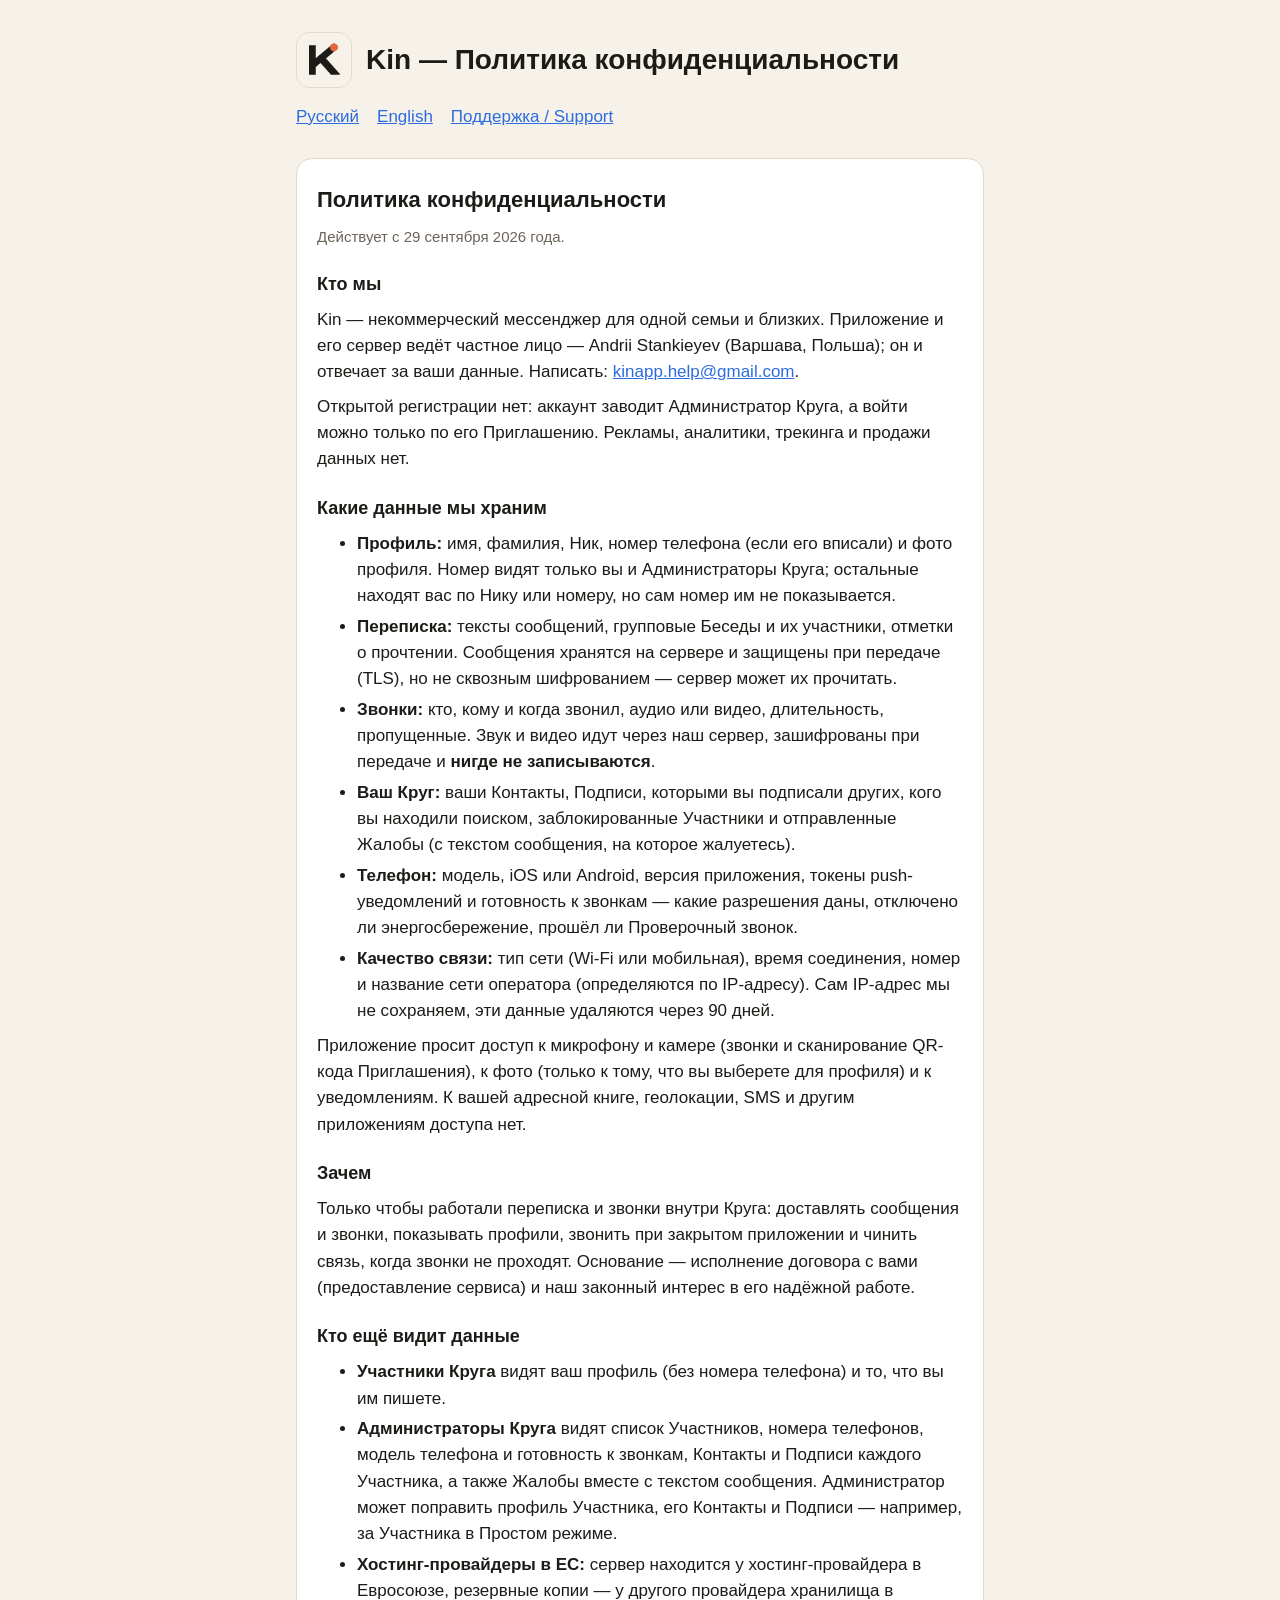
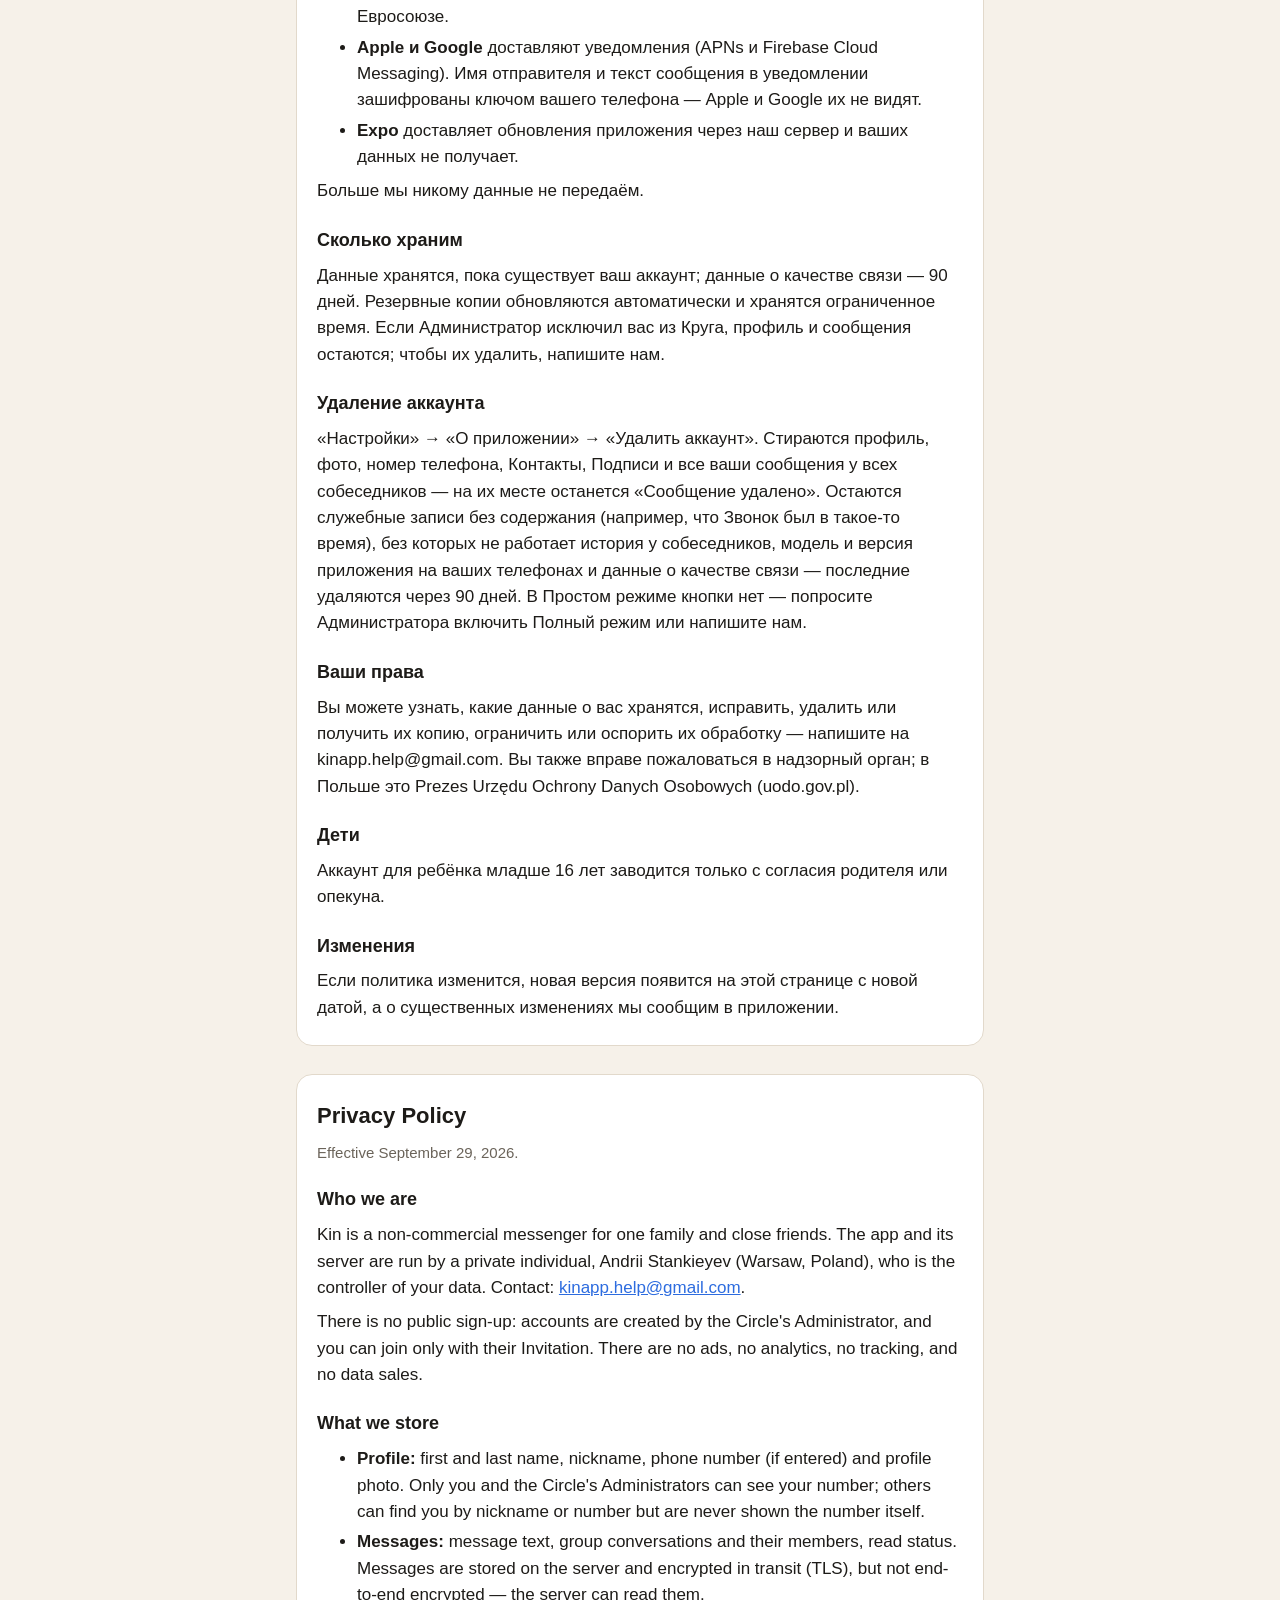
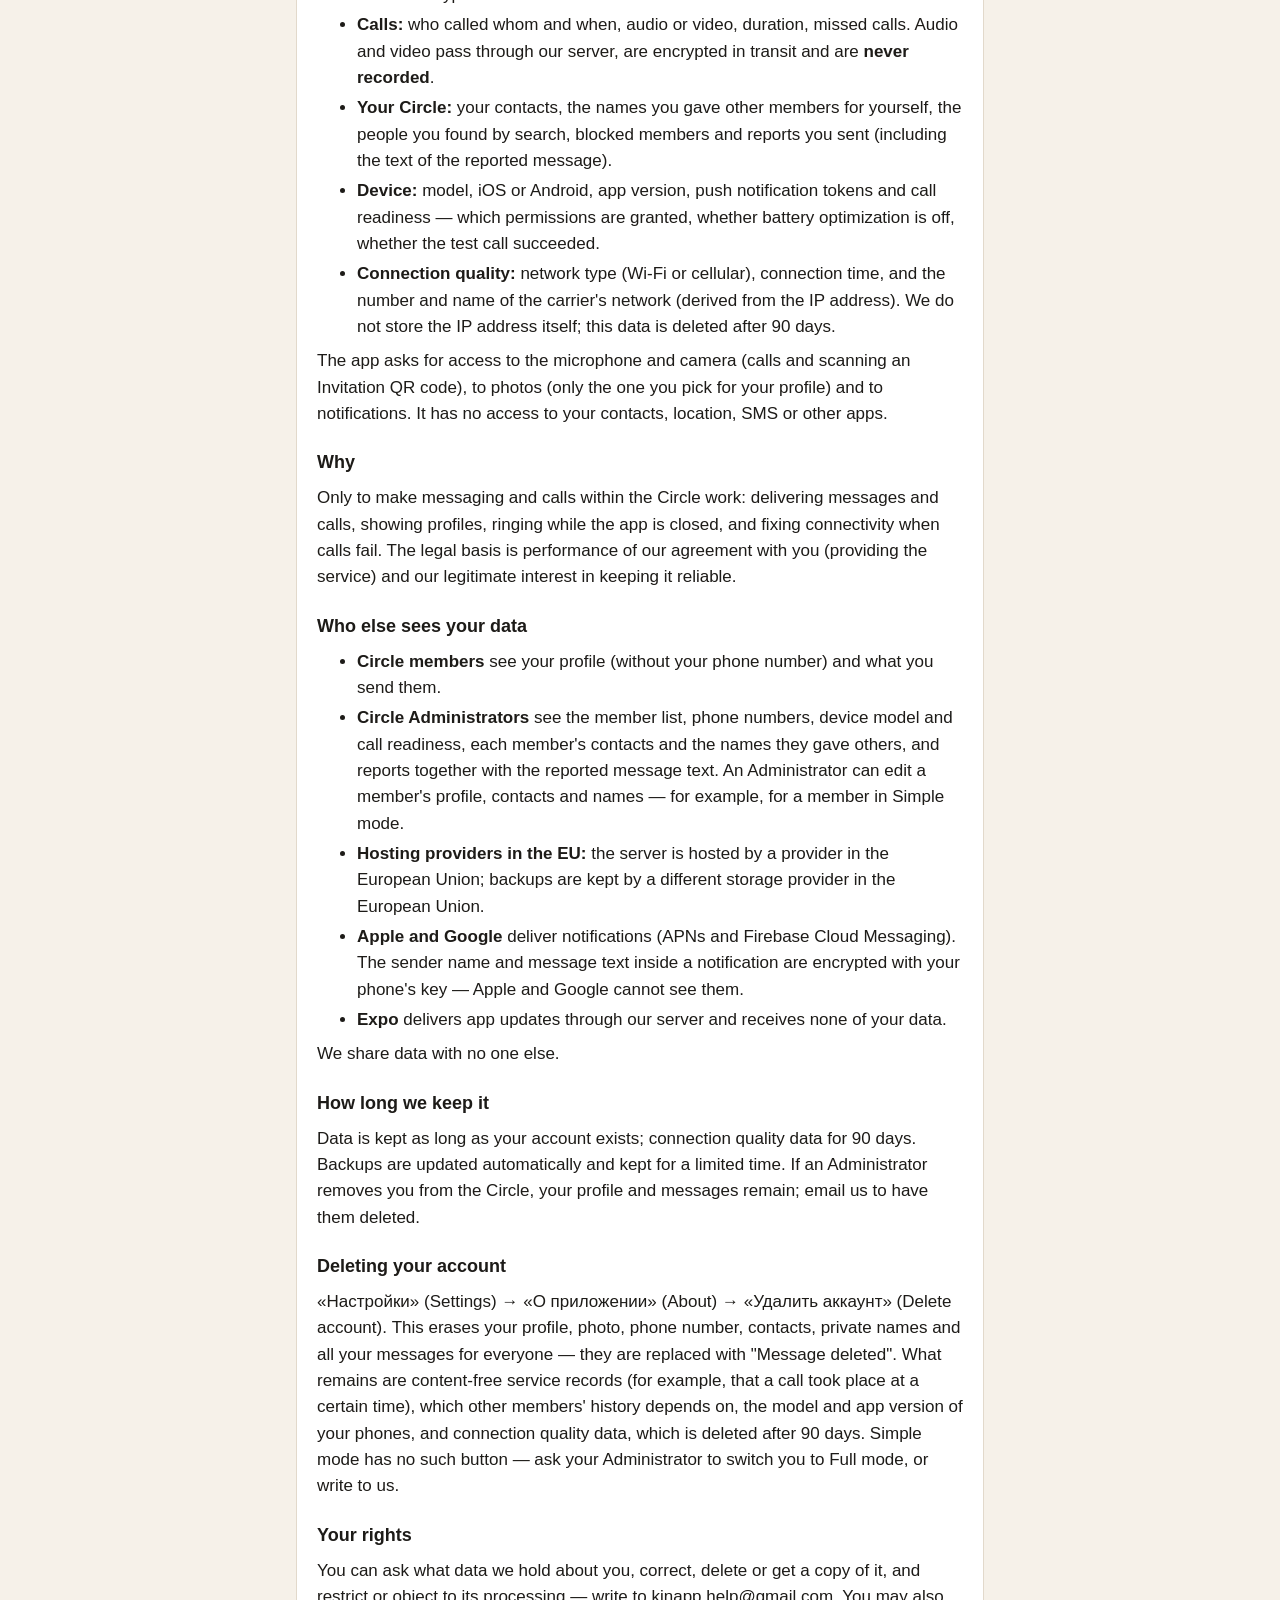
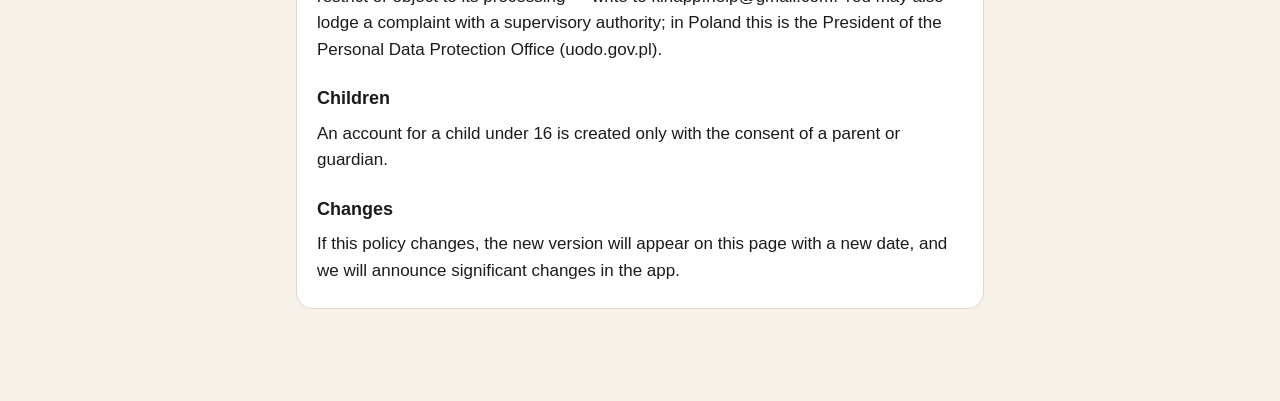
==== privacy.html @ d6e58851 "Обновление страниц Поддержки и Политики конфиденциальности" ====
<!doctype html>
<html lang="ru">
	<head>
		<meta charset="utf-8" />
		<meta name="viewport" content="width=device-width, initial-scale=1" />
		<meta name="robots" content="noindex" />
		<title>Kin — Политика конфиденциальности / Privacy Policy</title>
		<link rel="icon" href="icon.png" />
		<link rel="apple-touch-icon" href="icon.png" />
		<link rel="stylesheet" href="style.css" />
	</head>
	<body>
		<main>
			<header>
				<img src="icon.png" alt="" />
				<h1>Kin — Политика конфиденциальности</h1>
			</header>
			<nav>
				<a href="#ru">Русский</a>
				<a href="#en">English</a>
				<a href="index.html">Поддержка / Support</a>
			</nav>

			<section id="ru" lang="ru">
				<h2>Политика конфиденциальности</h2>
				<p class="muted">Действует с 29 сентября 2026 года.</p>

				<h3>Кто мы</h3>
				<p>
					Kin — некоммерческий мессенджер для одной семьи и близких. Приложение и его сервер ведёт частное лицо —
					Andrii Stankieyev (Варшава, Польша); он и отвечает за ваши данные. Написать: <a
						href="mailto:kinapp.help@gmail.com"
						>kinapp.help@gmail.com</a
					>.
				</p>
				<p>
					Открытой регистрации нет: аккаунт заводит Администратор Круга, а войти можно только по его Приглашению.
					Рекламы, аналитики, трекинга и продажи данных нет.
				</p>

				<h3>Какие данные мы храним</h3>
				<ul>
					<li>
						<b>Профиль:</b> имя, фамилия, Ник, номер телефона (если его вписали) и фото профиля. Номер видят только вы
						и Администраторы Круга; остальные находят вас по Нику или номеру, но сам номер им не показывается.
					</li>
					<li>
						<b>Переписка:</b> тексты сообщений, групповые Беседы и их участники, отметки о прочтении. Сообщения
						хранятся на сервере и защищены при передаче (TLS), но не сквозным шифрованием — сервер может их прочитать.
					</li>
					<li>
						<b>Звонки:</b> кто, кому и когда звонил, аудио или видео, длительность, пропущенные. Звук и видео идут
						через наш сервер, зашифрованы при передаче и <b>нигде не записываются</b>.
					</li>
					<li>
						<b>Ваш Круг:</b> ваши Контакты, Подписи, которыми вы подписали других, кого вы находили поиском,
						заблокированные Участники и отправленные Жалобы (с текстом сообщения, на которое жалуетесь).
					</li>
					<li>
						<b>Телефон:</b> модель, iOS или Android, версия приложения, токены push-уведомлений и готовность к
						звонкам — какие разрешения даны, отключено ли энергосбережение, прошёл ли Проверочный звонок.
					</li>
					<li>
						<b>Качество связи:</b> тип сети (Wi-Fi или мобильная), время соединения, номер и название сети оператора
						(определяются по IP-адресу). Сам IP-адрес мы не сохраняем, эти данные удаляются через 90 дней.
					</li>
				</ul>
				<p>
					Приложение просит доступ к микрофону и камере (звонки и сканирование QR-кода Приглашения), к фото (только к
					тому, что вы выберете для профиля) и к уведомлениям. К вашей адресной книге, геолокации, SMS и другим
					приложениям доступа нет.
				</p>

				<h3>Зачем</h3>
				<p>
					Только чтобы работали переписка и звонки внутри Круга: доставлять сообщения и звонки, показывать профили,
					звонить при закрытом приложении и чинить связь, когда звонки не проходят. Основание — исполнение договора с
					вами (предоставление сервиса) и наш законный интерес в его надёжной работе.
				</p>

				<h3>Кто ещё видит данные</h3>
				<ul>
					<li>
						<b>Участники Круга</b> видят ваш профиль (без номера телефона) и то, что вы им пишете.
					</li>
					<li>
						<b>Администраторы Круга</b> видят список Участников, номера телефонов, модель телефона и готовность к
						звонкам, Контакты и Подписи каждого Участника, а также Жалобы вместе с текстом сообщения. Администратор
						может поправить профиль Участника, его Контакты и Подписи — например, за Участника в Простом режиме.
					</li>
					<li>
						<b>Хостинг-провайдеры в ЕС:</b> сервер находится у хостинг-провайдера в Евросоюзе, резервные копии — у
						другого провайдера хранилища в Евросоюзе.
					</li>
					<li>
						<b>Apple и Google</b> доставляют уведомления (APNs и Firebase Cloud Messaging). Имя отправителя и текст
						сообщения в уведомлении зашифрованы ключом вашего телефона — Apple и Google их не видят.
					</li>
					<li>
						<b>Expo</b> доставляет обновления приложения через наш сервер и ваших данных не получает.
					</li>
				</ul>
				<p>Больше мы никому данные не передаём.</p>

				<h3>Сколько храним</h3>
				<p>
					Данные хранятся, пока существует ваш аккаунт; данные о качестве связи — 90 дней. Резервные копии
					обновляются автоматически и хранятся ограниченное время. Если Администратор исключил вас из Круга, профиль и
					сообщения остаются; чтобы их удалить, напишите нам.
				</p>

				<h3>Удаление аккаунта</h3>
				<p>
					«Настройки» → «О приложении» → «Удалить аккаунт». Стираются профиль, фото, номер телефона, Контакты, Подписи
					и все ваши сообщения у всех собеседников — на их месте останется «Сообщение удалено». Остаются
					служебные записи без содержания (например, что Звонок был в такое-то время), без которых не работает история у
					собеседников, модель и версия приложения на ваших телефонах и данные о качестве связи — последние удаляются
					через 90 дней. В Простом режиме кнопки нет — попросите Администратора включить Полный режим или напишите нам.
				</p>

				<h3>Ваши права</h3>
				<p>
					Вы можете узнать, какие данные о вас хранятся, исправить, удалить или получить их копию, ограничить или
					оспорить их обработку — напишите на kinapp.help@gmail.com. Вы также вправе пожаловаться в надзорный орган; в
					Польше это Prezes Urzędu Ochrony Danych Osobowych (uodo.gov.pl).
				</p>

				<h3>Дети</h3>
				<p>Аккаунт для ребёнка младше 16 лет заводится только с согласия родителя или опекуна.</p>

				<h3>Изменения</h3>
				<p>
					Если политика изменится, новая версия появится на этой странице с новой датой, а о существенных изменениях мы
					сообщим в приложении.
				</p>
			</section>

			<section id="en" lang="en">
				<h2>Privacy Policy</h2>
				<p class="muted">Effective September 29, 2026.</p>

				<h3>Who we are</h3>
				<p>
					Kin is a non-commercial messenger for one family and close friends. The app and its server are run by a
					private individual, Andrii Stankieyev (Warsaw, Poland), who is the controller of your data. Contact: <a
						href="mailto:kinapp.help@gmail.com"
						>kinapp.help@gmail.com</a
					>.
				</p>
				<p>
					There is no public sign-up: accounts are created by the Circle's Administrator, and you can join only with
					their Invitation. There are no ads, no analytics, no tracking, and no data sales.
				</p>

				<h3>What we store</h3>
				<ul>
					<li>
						<b>Profile:</b> first and last name, nickname, phone number (if entered) and profile photo. Only you and the
						Circle's Administrators can see your number; others can find you by nickname or number but are never shown
						the number itself.
					</li>
					<li>
						<b>Messages:</b> message text, group conversations and their members, read status. Messages are stored on
						the server and encrypted in transit (TLS), but not end-to-end encrypted — the server can read them.
					</li>
					<li>
						<b>Calls:</b> who called whom and when, audio or video, duration, missed calls. Audio and video pass through
						our server, are encrypted in transit and are <b>never recorded</b>.
					</li>
					<li>
						<b>Your Circle:</b> your contacts, the names you gave other members for yourself, the people you found by
						search, blocked members and reports you sent (including the text of the reported message).
					</li>
					<li>
						<b>Device:</b> model, iOS or Android, app version, push notification tokens and call readiness — which
						permissions are granted, whether battery optimization is off, whether the test call succeeded.
					</li>
					<li>
						<b>Connection quality:</b> network type (Wi-Fi or cellular), connection time, and the number and name of
						the carrier's network (derived from the IP address). We do not store the IP address itself; this data is
						deleted after 90 days.
					</li>
				</ul>
				<p>
					The app asks for access to the microphone and camera (calls and scanning an Invitation QR code), to photos
					(only the one you pick for your profile) and to notifications. It has no access to your contacts, location, SMS
					or other apps.
				</p>

				<h3>Why</h3>
				<p>
					Only to make messaging and calls within the Circle work: delivering messages and calls, showing profiles,
					ringing while the app is closed, and fixing connectivity when calls fail. The legal basis is performance of our
					agreement with you (providing the service) and our legitimate interest in keeping it reliable.
				</p>

				<h3>Who else sees your data</h3>
				<ul>
					<li><b>Circle members</b> see your profile (without your phone number) and what you send them.</li>
					<li>
						<b>Circle Administrators</b> see the member list, phone numbers, device model and call readiness, each
						member's contacts and the names they gave others, and reports together with the reported message text. An
						Administrator can edit a member's profile, contacts and names — for example, for a member in Simple mode.
					</li>
					<li>
						<b>Hosting providers in the EU:</b> the server is hosted by a provider in the European Union; backups are
						kept by a different storage provider in the European Union.
					</li>
					<li>
						<b>Apple and Google</b> deliver notifications (APNs and Firebase Cloud Messaging). The sender name and
						message text inside a notification are encrypted with your phone's key — Apple and Google cannot see them.
					</li>
					<li><b>Expo</b> delivers app updates through our server and receives none of your data.</li>
				</ul>
				<p>We share data with no one else.</p>

				<h3>How long we keep it</h3>
				<p>
					Data is kept as long as your account exists; connection quality data for 90 days. Backups are updated
					automatically and kept for a limited time. If an Administrator removes you from the Circle, your profile and
					messages remain; email us to have them deleted.
				</p>

				<h3>Deleting your account</h3>
				<p>
					«Настройки» (Settings) → «О приложении» (About) → «Удалить аккаунт» (Delete account). This erases your profile, photo, phone number, contacts, private names and
					all your messages for everyone — they are replaced with "Message deleted". What remains are content-free service
					records (for example, that a call took place at a certain time), which other members' history depends on, the
					model and app version of your phones, and connection quality data, which is deleted after 90 days. Simple mode
					has no such button — ask your Administrator to switch you to Full mode, or write to us.
				</p>

				<h3>Your rights</h3>
				<p>
					You can ask what data we hold about you, correct, delete or get a copy of it, and restrict or object to its
					processing — write to kinapp.help@gmail.com. You may also lodge a complaint with a supervisory authority; in Poland
					this is the President of the Personal Data Protection Office (uodo.gov.pl).
				</p>

				<h3>Children</h3>
				<p>An account for a child under 16 is created only with the consent of a parent or guardian.</p>

				<h3>Changes</h3>
				<p>
					If this policy changes, the new version will appear on this page with a new date, and we will announce
					significant changes in the app.
				</p>
			</section>
		</main>
	</body>
</html>
---- style.css ----
/* Та же тёплая палитра, что в приложении (apps/mobile/src/ui/theme.ts). */
:root {
	--background: #f6f1e9;
	--text: #1d1b18;
	--muted: #6b645a;
	--card: #ffffff;
	--line: #e2d9cb;
	--accent: #e0663a;
	--link: #2d6cdf;
	color-scheme: light dark;
}

@media (prefers-color-scheme: dark) {
	:root {
		--background: #111214;
		--text: #f2f2f2;
		--muted: #9a9a9f;
		--card: #1d1e21;
		--line: #2e2f33;
		--link: #4d8dff;
	}
}

* {
	box-sizing: border-box;
}

body {
	margin: 0;
	background: var(--background);
	color: var(--text);
	font: 17px/1.55 -apple-system, BlinkMacSystemFont, 'Segoe UI', Roboto, Helvetica, Arial, sans-serif;
}

main {
	max-width: 720px;
	margin: 0 auto;
	padding: 32px 16px 64px;
}

header {
	display: flex;
	align-items: center;
	gap: 14px;
	margin-bottom: 8px;
}

header img {
	flex: none;
	width: 56px;
	height: 56px;
	border-radius: 13px;
	border: 1px solid var(--line);
}

header h1 {
	min-width: 0;
	margin: 0;
	font-size: clamp(22px, 6vw, 28px);
	line-height: 1.2;
	overflow-wrap: anywhere;
}

nav {
	display: flex;
	flex-wrap: wrap;
	gap: 6px 18px;
	margin: 16px 0 28px;
	color: var(--muted);
}

a {
	color: var(--link);
}

section {
	background: var(--card);
	border: 1px solid var(--line);
	border-radius: 16px;
	padding: 4px clamp(14px, 4vw, 20px) 16px;
	margin-bottom: 28px;
}

h2 {
	font-size: 22px;
	margin: 20px 0 8px;
}

h3 {
	font-size: 18px;
	margin: 22px 0 6px;
}

p,
ul {
	margin: 8px 0;
}

li + li {
	margin-top: 4px;
}

.muted {
	color: var(--muted);
	font-size: 15px;
}

.mail {
	font-size: 19px;
	font-weight: 600;
	overflow-wrap: anywhere;
}
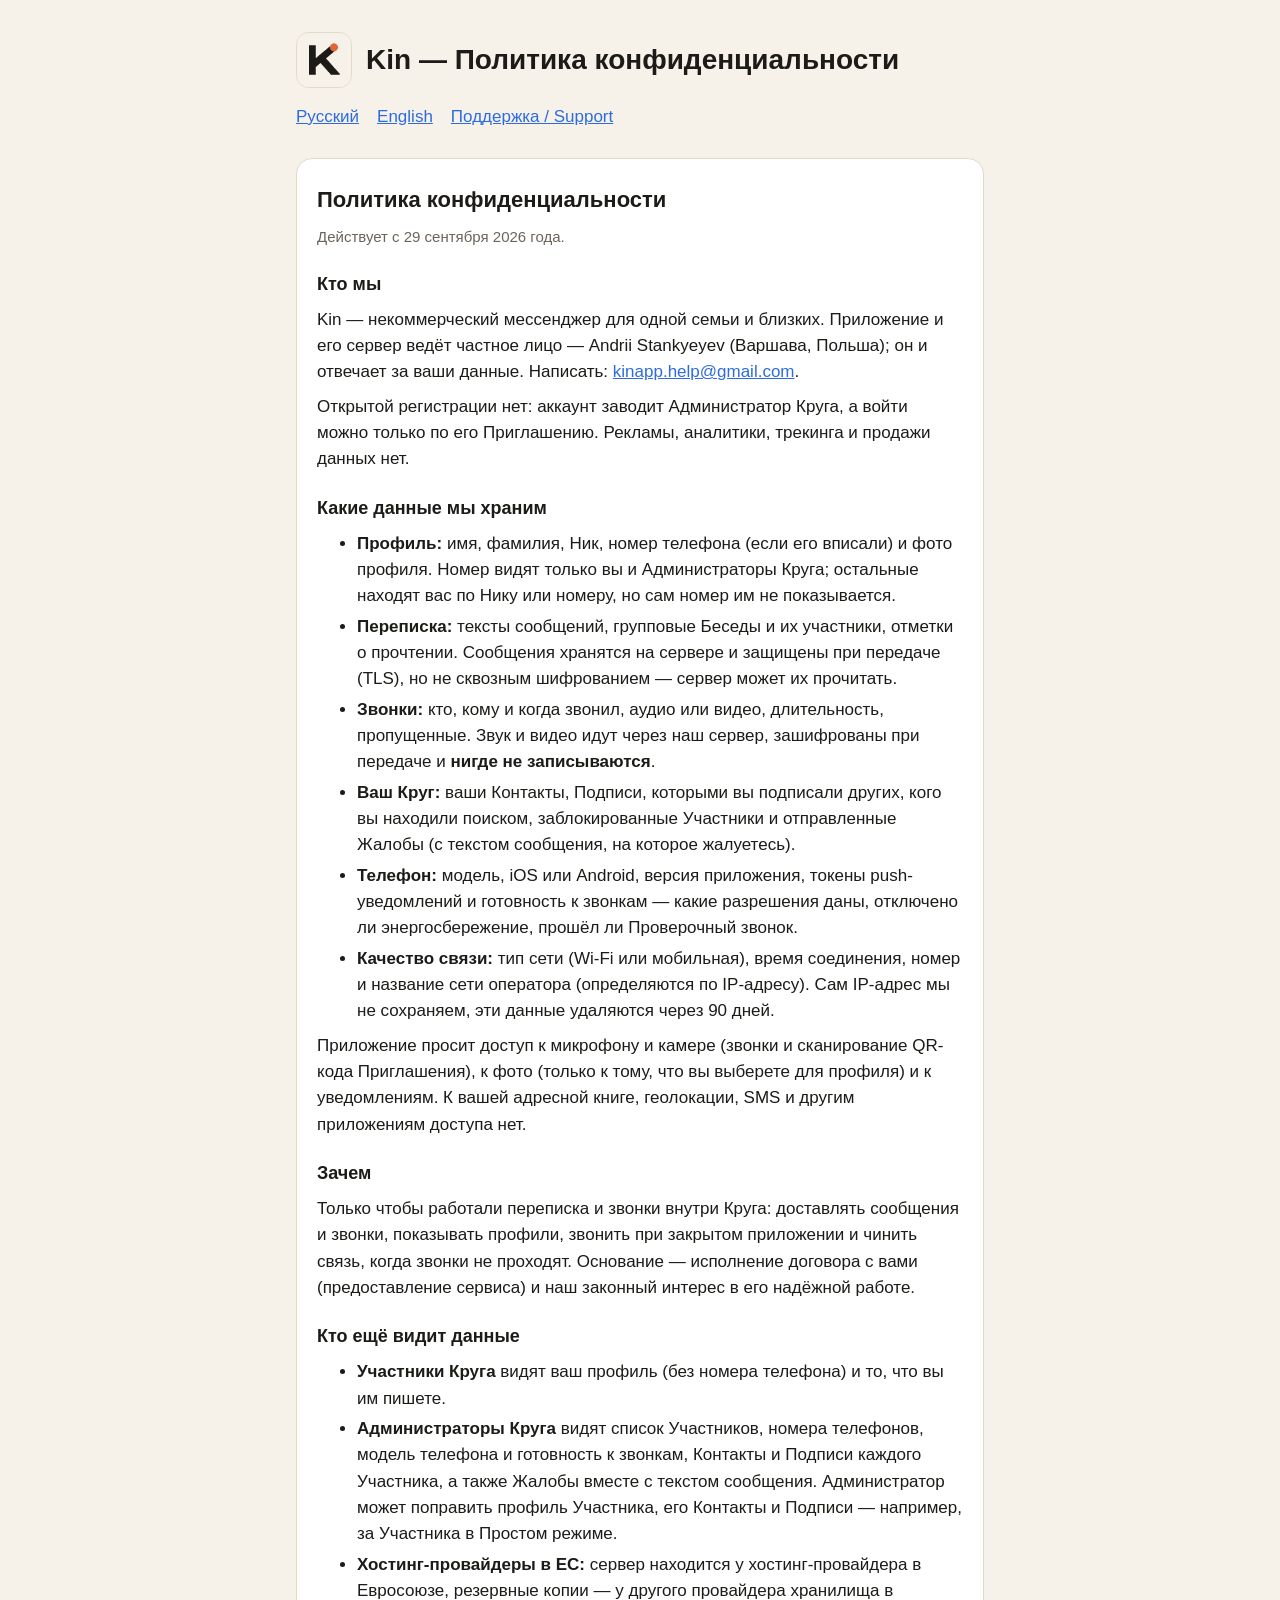
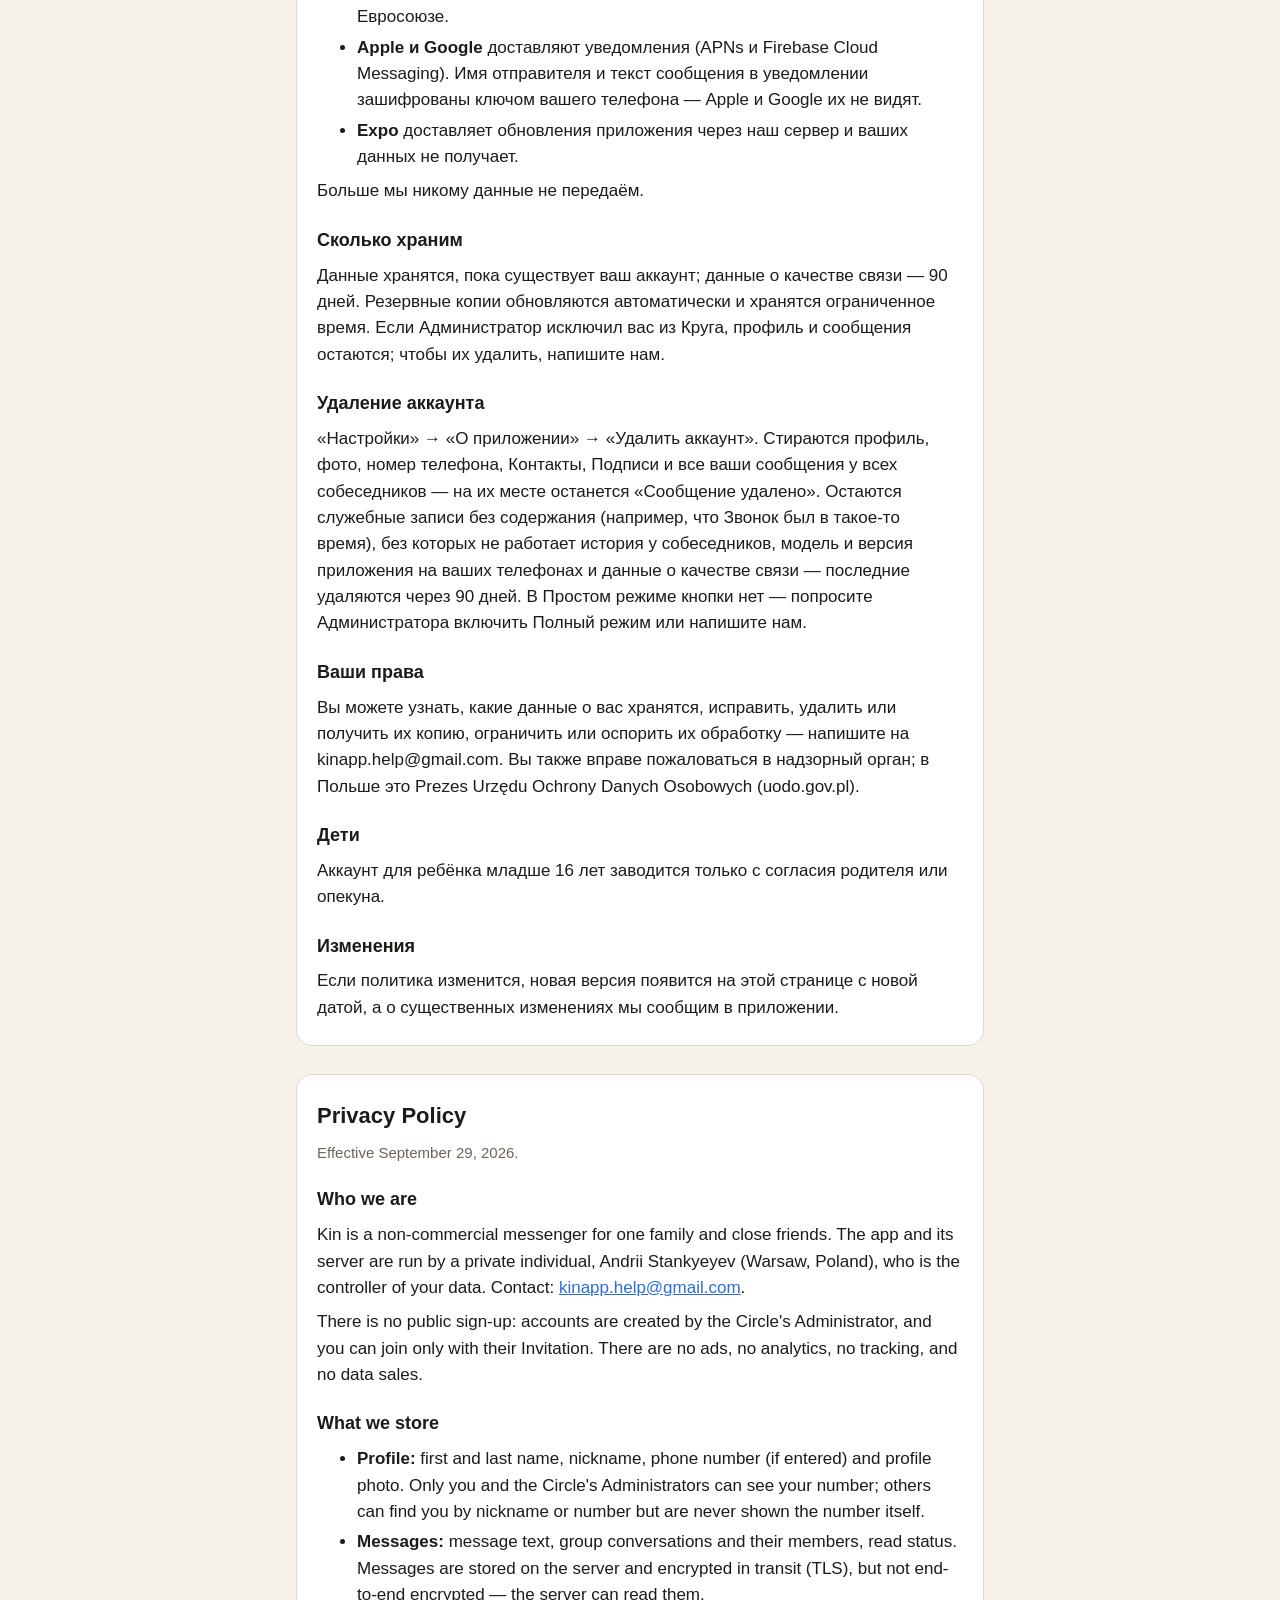
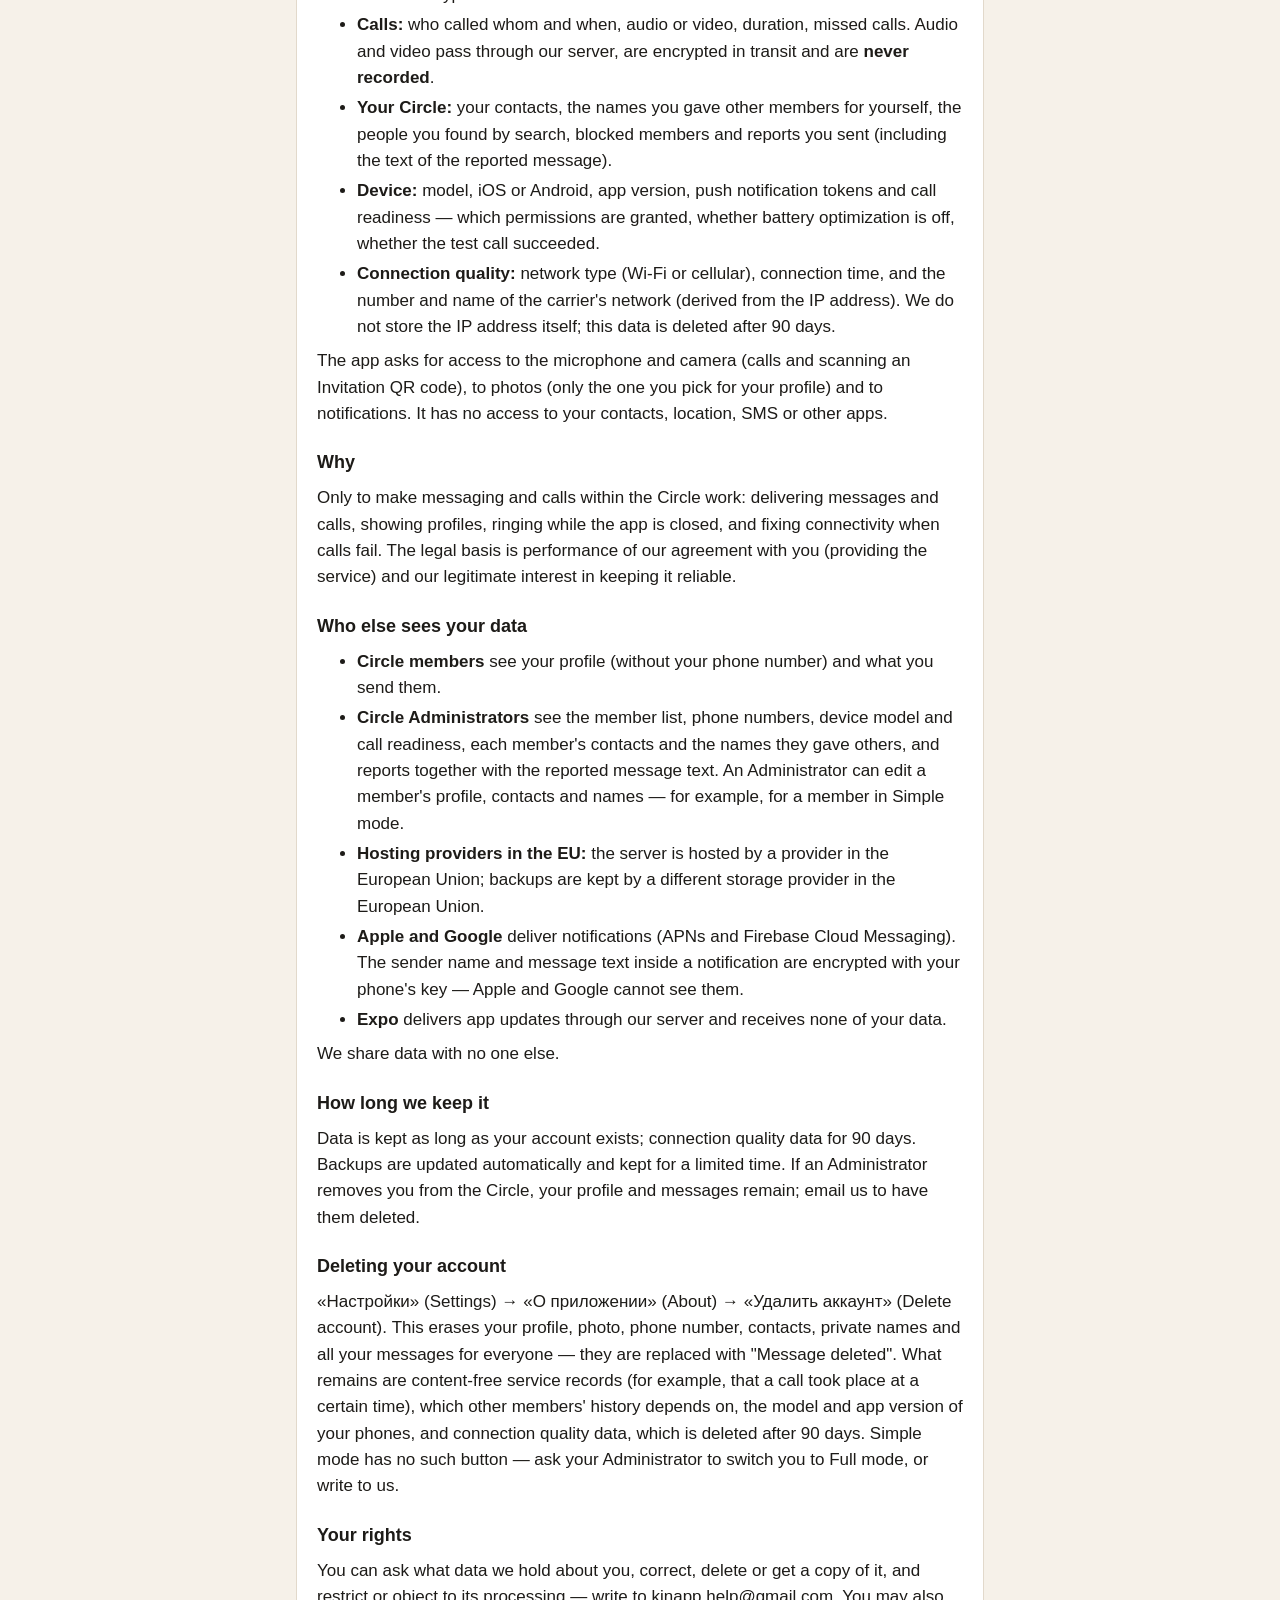
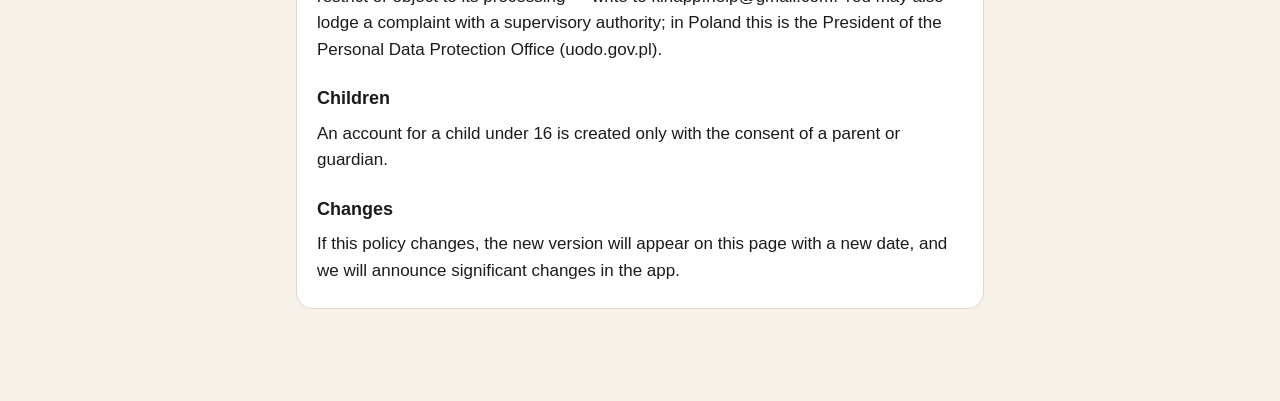
==== commit 292ee5c5: "Обновление страниц Поддержки и Политики конфиденциальности" ====
--- a/privacy.html
+++ b/privacy.html
@@ -28,7 +28,7 @@
 				<h3>Кто мы</h3>
 				<p>
 					Kin — некоммерческий мессенджер для одной семьи и близких. Приложение и его сервер ведёт частное лицо —
-					Andrii Stankieyev (Варшава, Польша); он и отвечает за ваши данные. Написать: <a
+					Andrii Stankyeyev (Варшава, Польша); он и отвечает за ваши данные. Написать: <a
 						href="mailto:kinapp.help@gmail.com"
 						>kinapp.help@gmail.com</a
 					>.
@@ -142,7 +142,7 @@
 				<h3>Who we are</h3>
 				<p>
 					Kin is a non-commercial messenger for one family and close friends. The app and its server are run by a
-					private individual, Andrii Stankieyev (Warsaw, Poland), who is the controller of your data. Contact: <a
+					private individual, Andrii Stankyeyev (Warsaw, Poland), who is the controller of your data. Contact: <a
 						href="mailto:kinapp.help@gmail.com"
 						>kinapp.help@gmail.com</a
 					>.
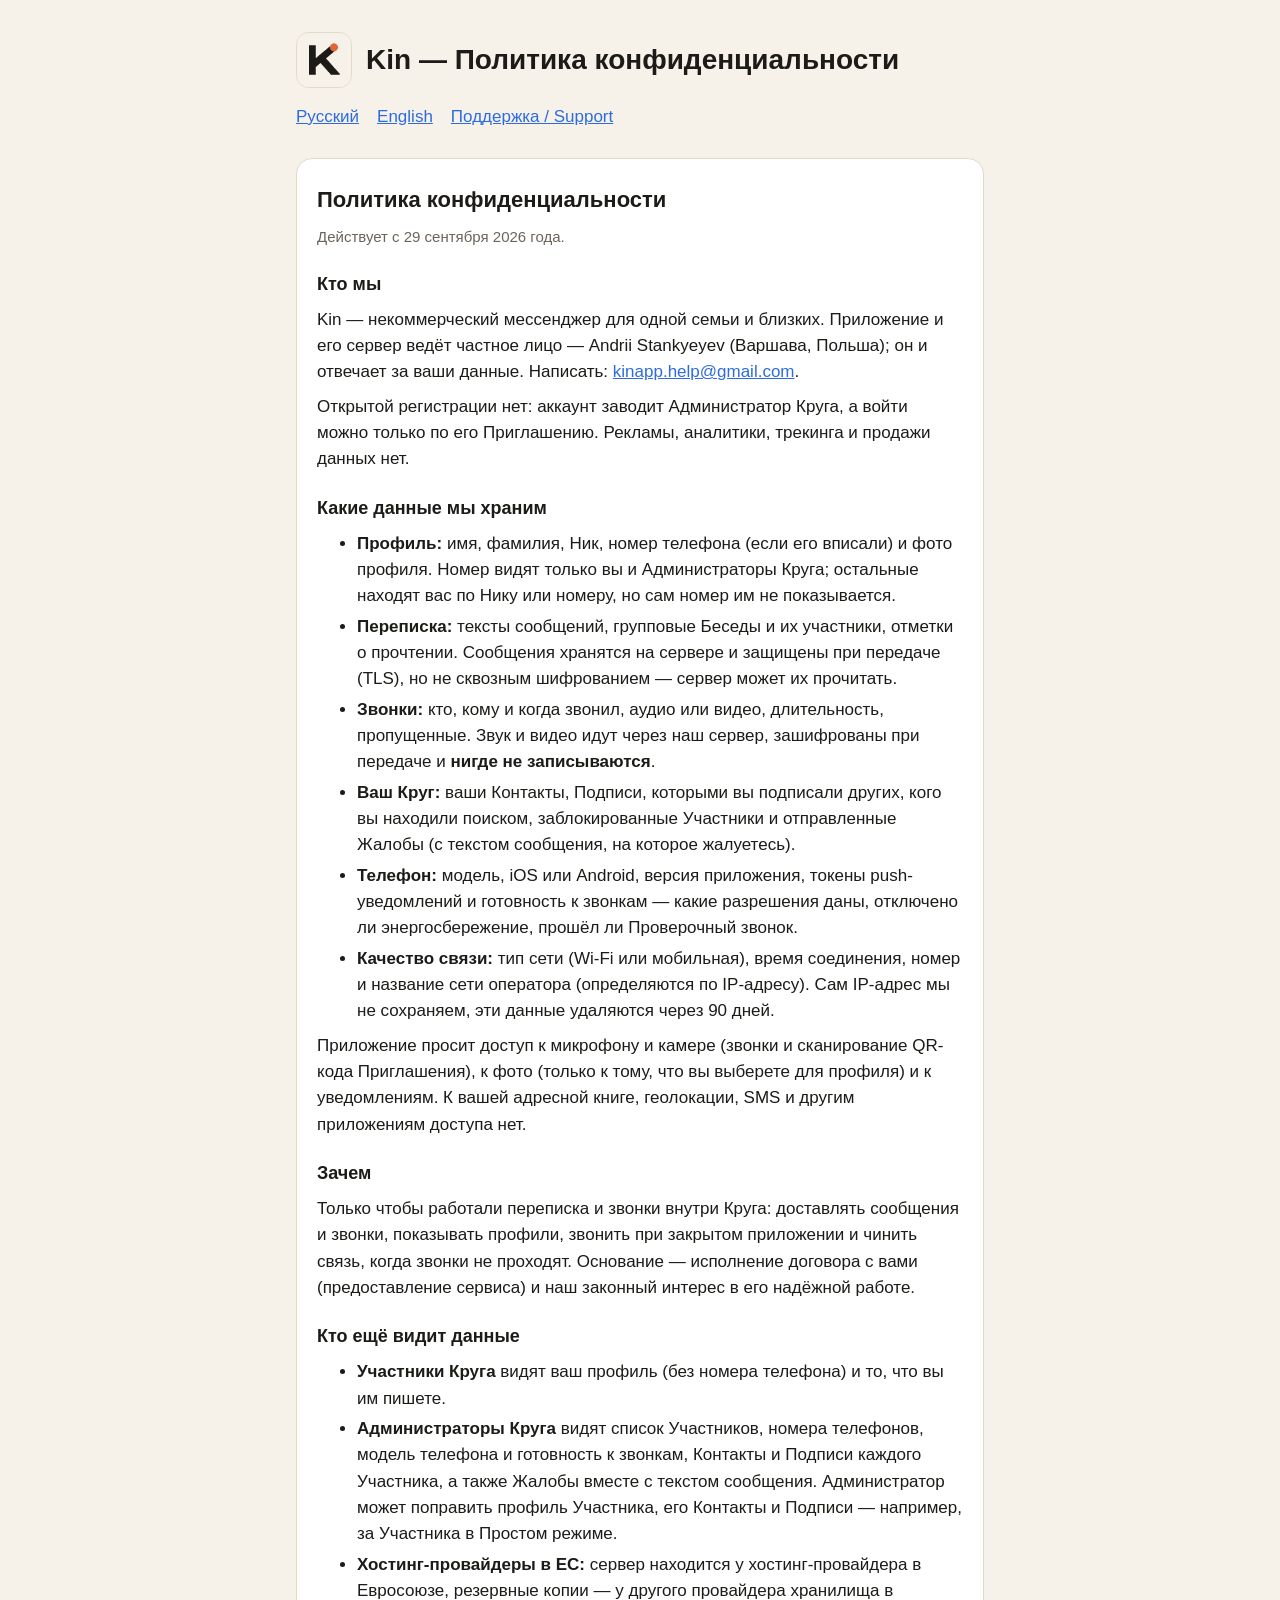
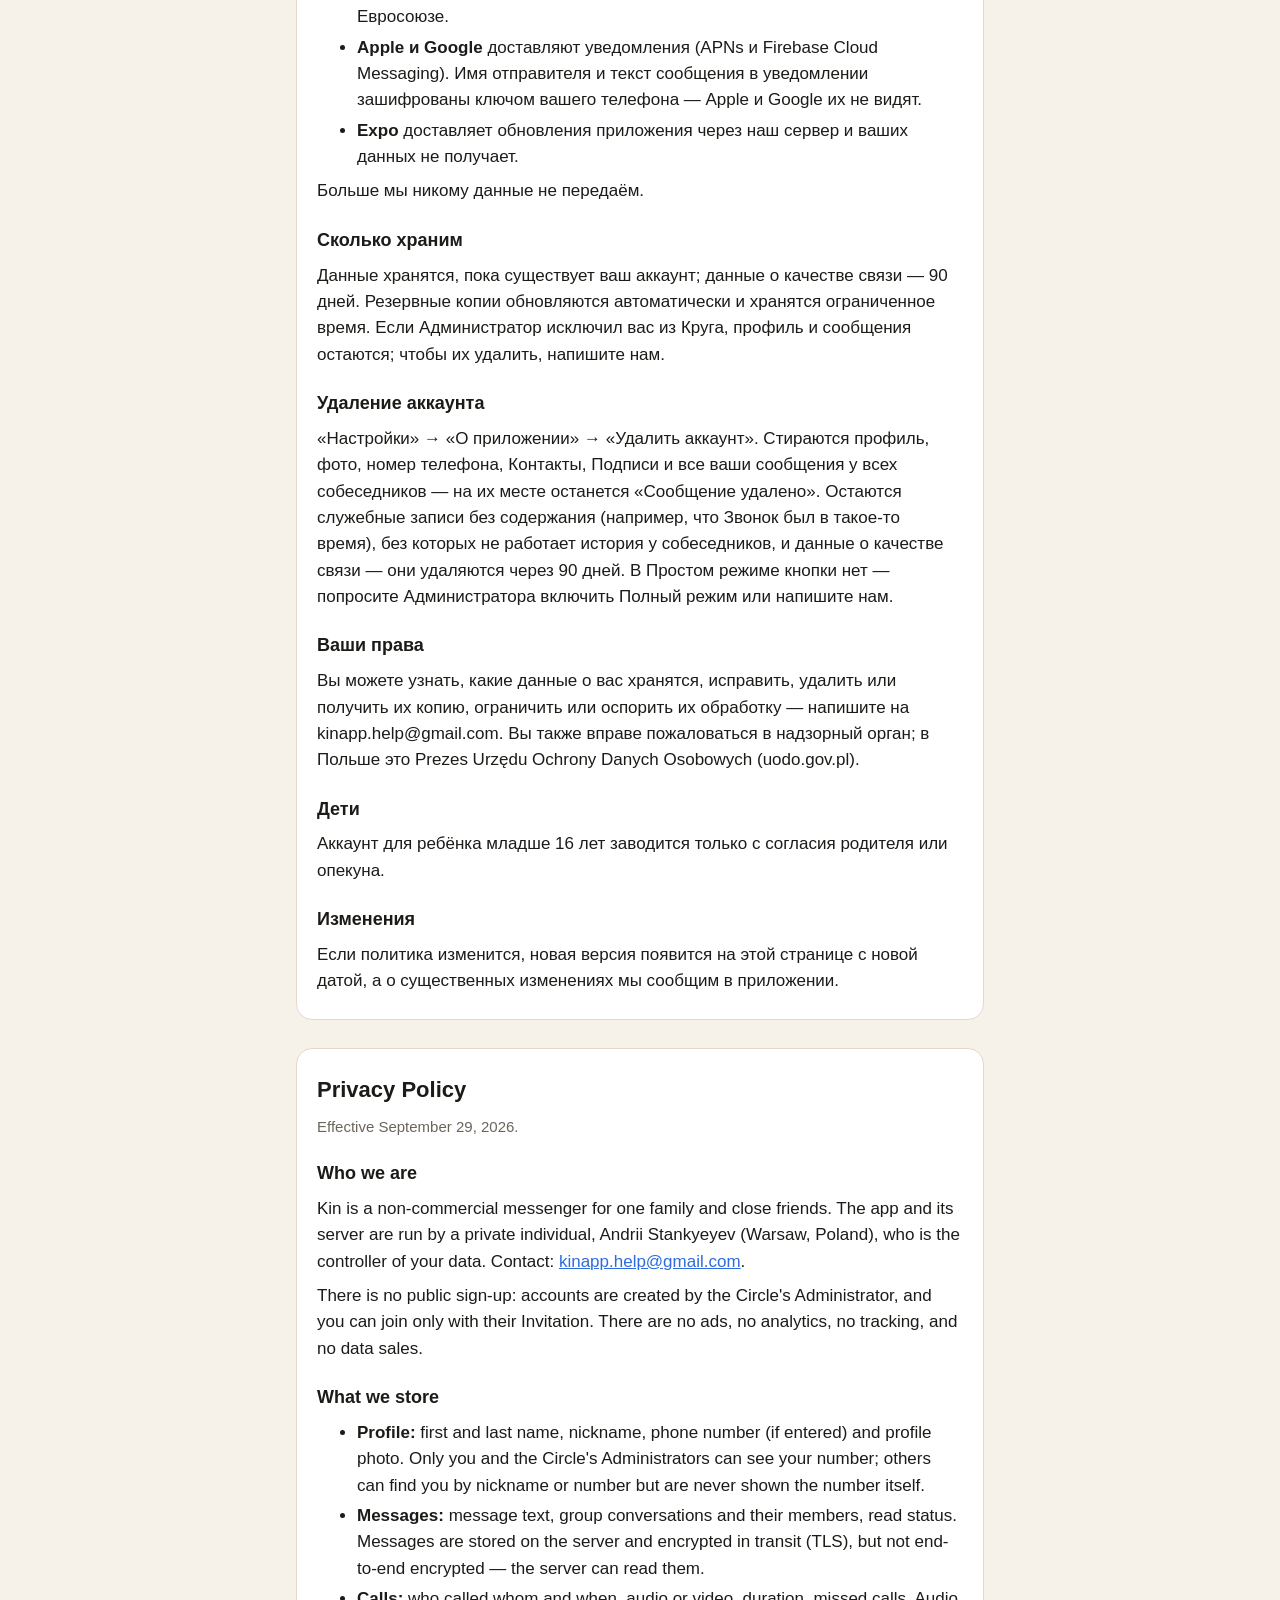
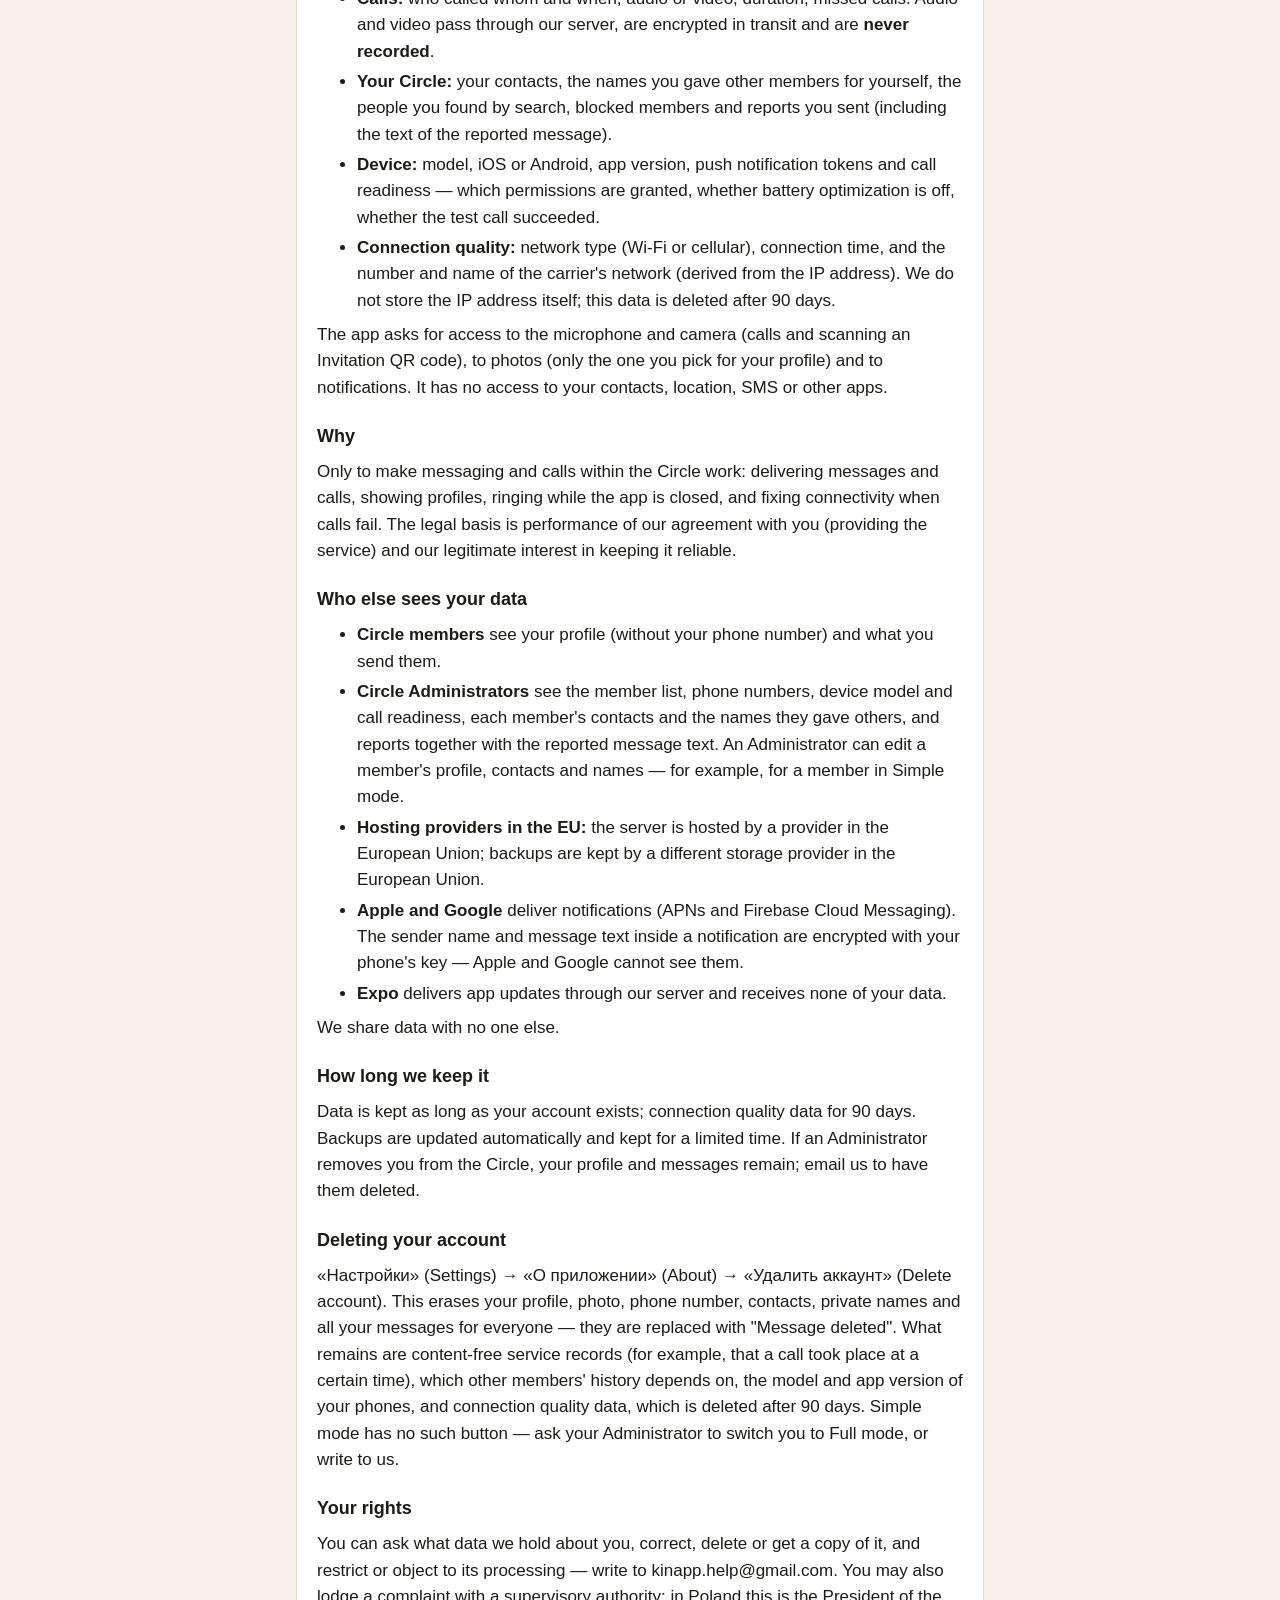
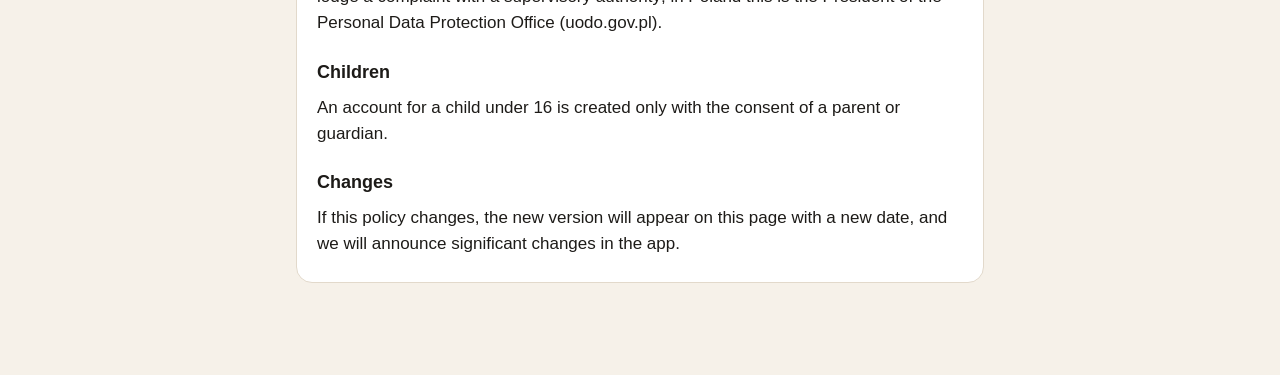
==== commit e05ea9b1: "Обновление страниц Поддержки и Политики конфиденциальности" ====
--- a/privacy.html
+++ b/privacy.html
@@ -109,13 +109,12 @@
 					сообщения остаются; чтобы их удалить, напишите нам.
 				</p>
 
-				<h3>Удаление аккаунта</h3>
+				<h3 id="delete-account">Удаление аккаунта</h3>
 				<p>
 					«Настройки» → «О приложении» → «Удалить аккаунт». Стираются профиль, фото, номер телефона, Контакты, Подписи
 					и все ваши сообщения у всех собеседников — на их месте останется «Сообщение удалено». Остаются
 					служебные записи без содержания (например, что Звонок был в такое-то время), без которых не работает история у
-					собеседников, модель и версия приложения на ваших телефонах и данные о качестве связи — последние удаляются
-					через 90 дней. В Простом режиме кнопки нет — попросите Администратора включить Полный режим или напишите нам.
+					собеседников, и данные о качестве связи — они удаляются через 90 дней. В Простом режиме кнопки нет — попросите Администратора включить Полный режим или напишите нам.
 				</p>
 
 				<h3>Ваши права</h3>
@@ -221,7 +220,7 @@
 					messages remain; email us to have them deleted.
 				</p>
 
-				<h3>Deleting your account</h3>
+				<h3 id="delete-account-en">Deleting your account</h3>
 				<p>
 					«Настройки» (Settings) → «О приложении» (About) → «Удалить аккаунт» (Delete account). This erases your profile, photo, phone number, contacts, private names and
 					all your messages for everyone — they are replaced with "Message deleted". What remains are content-free service
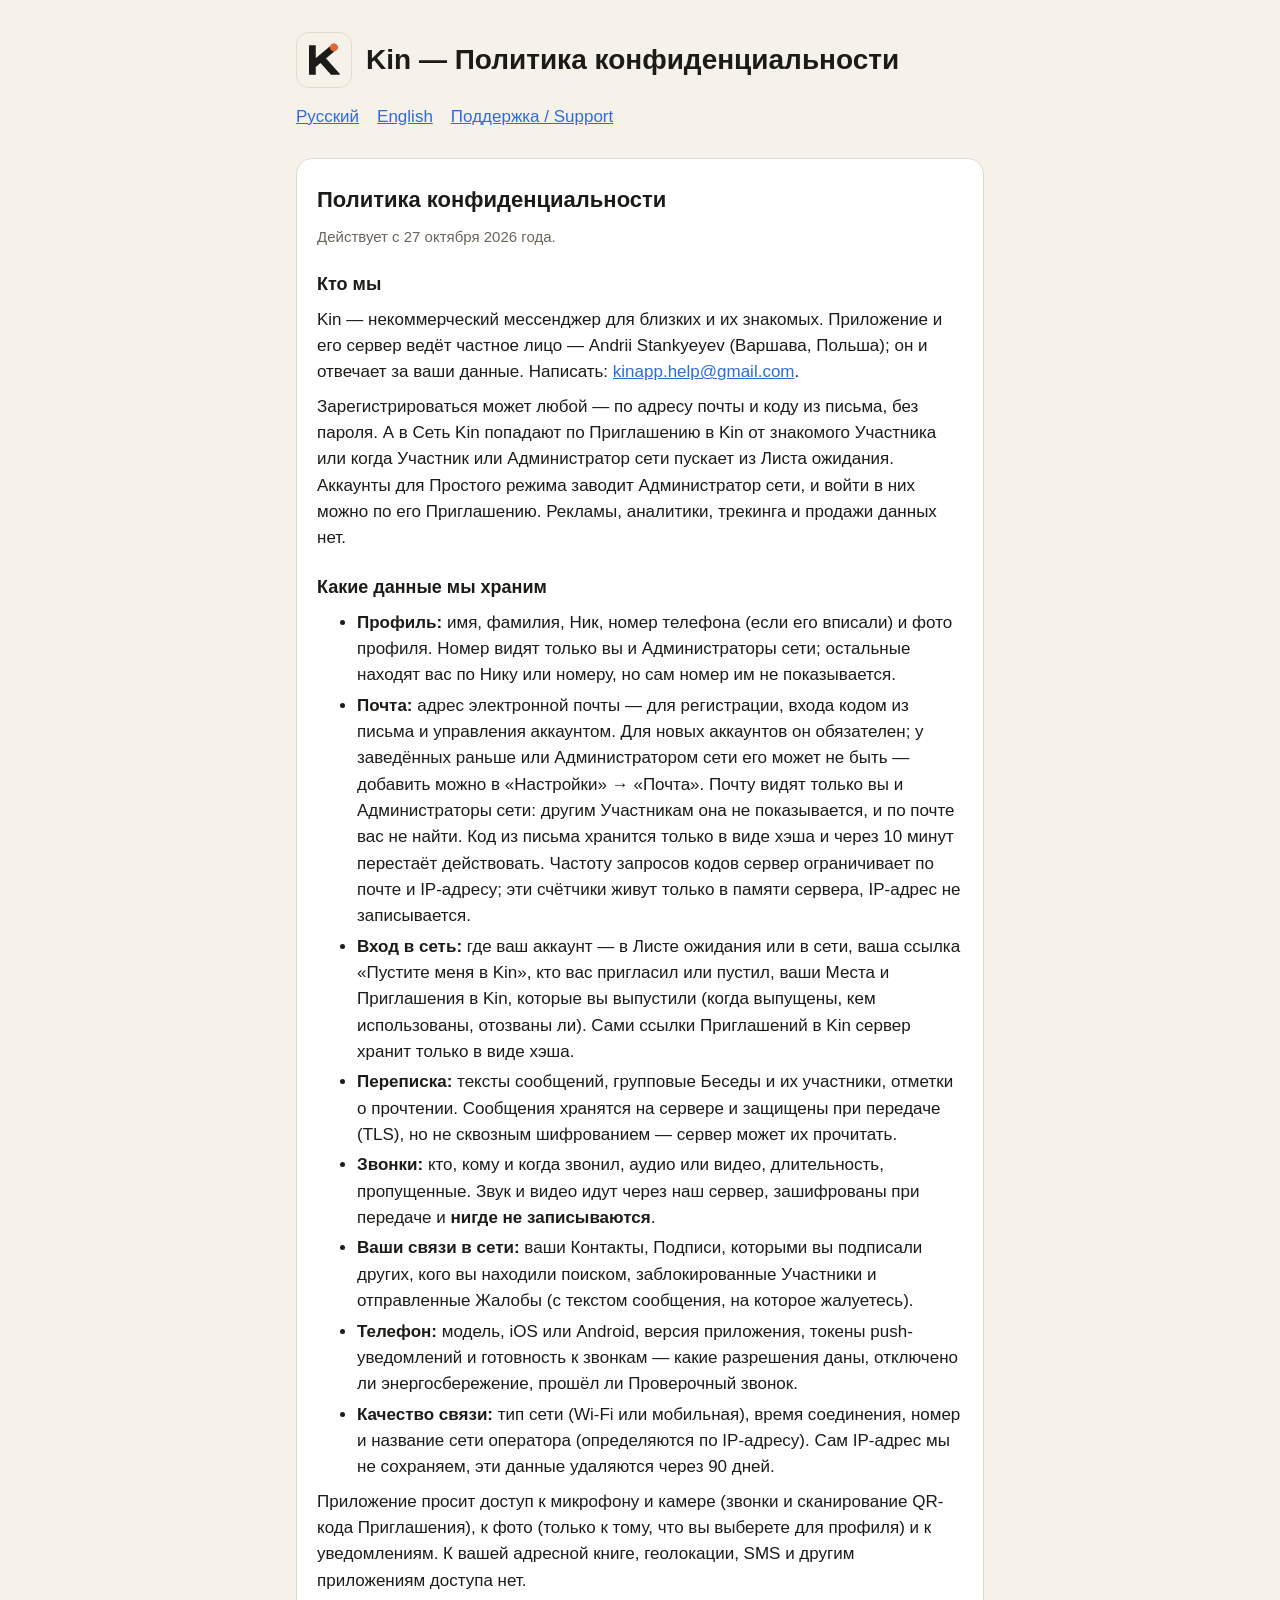
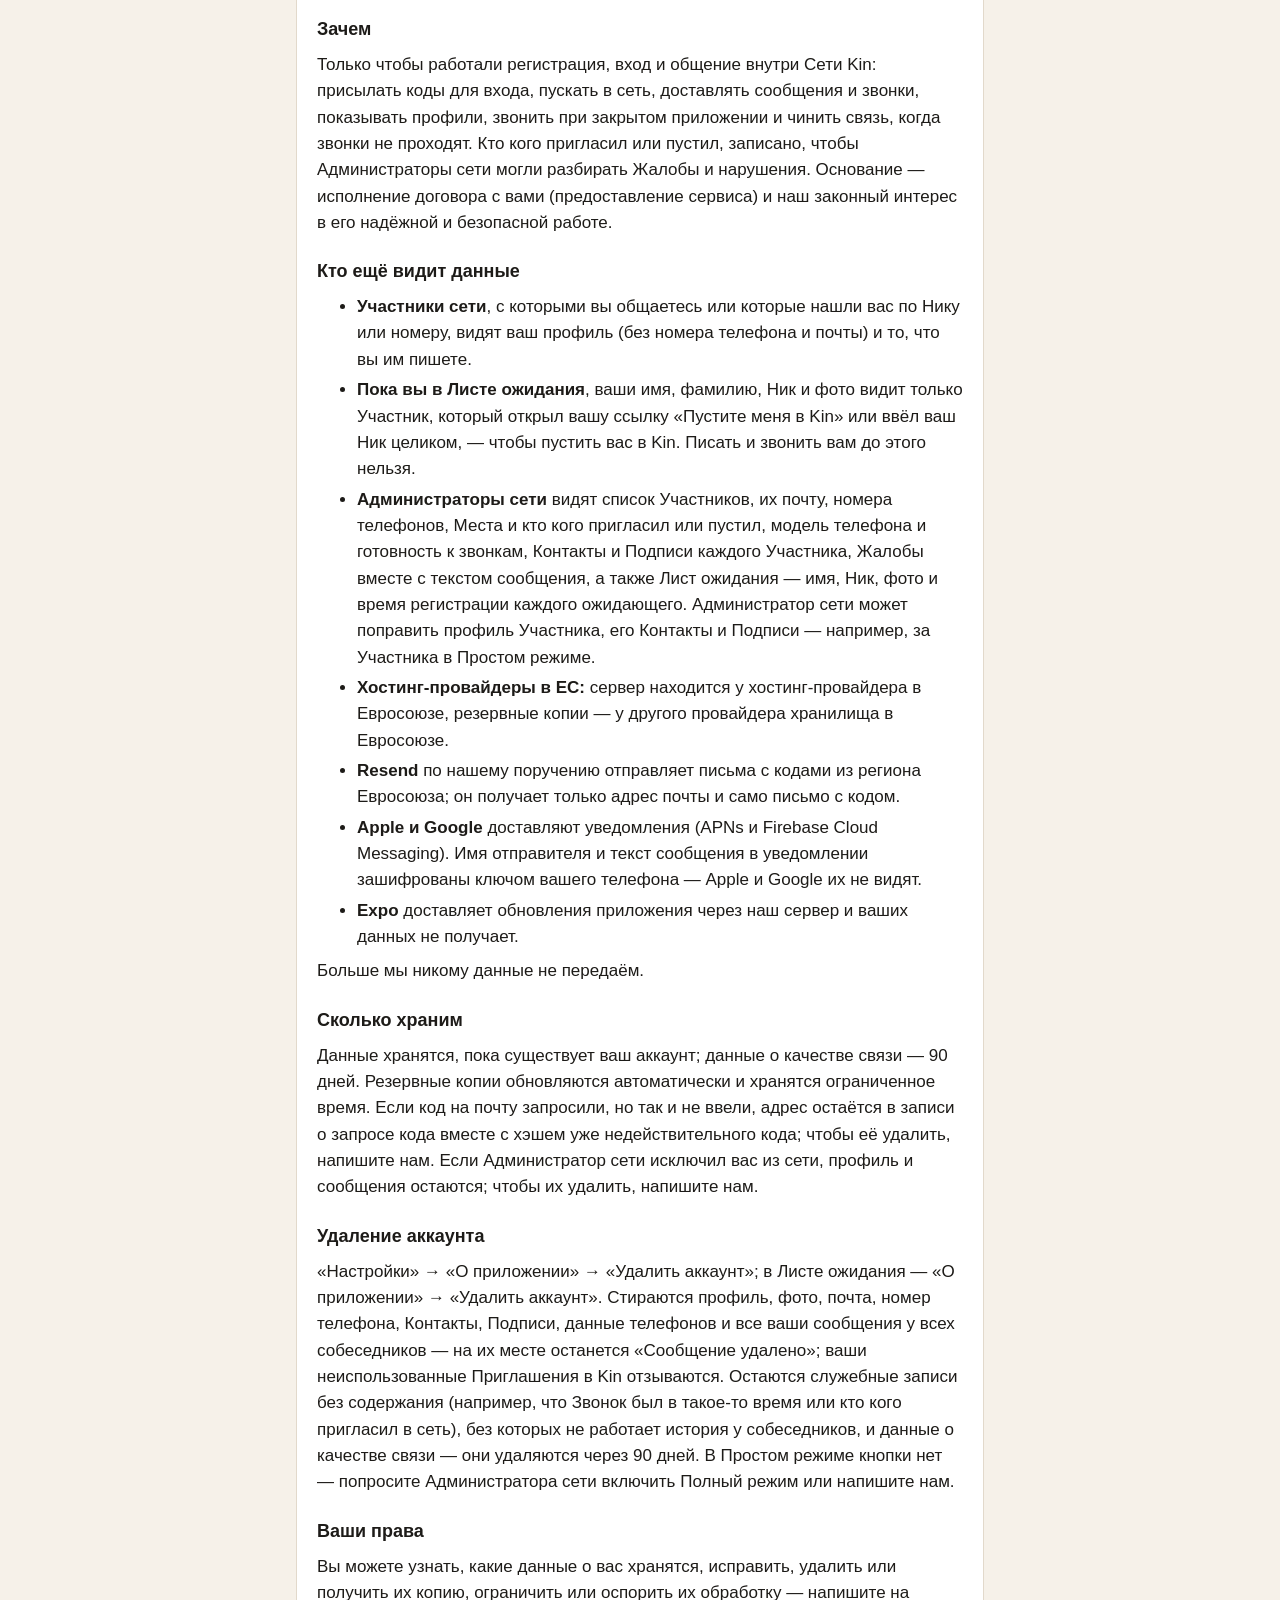
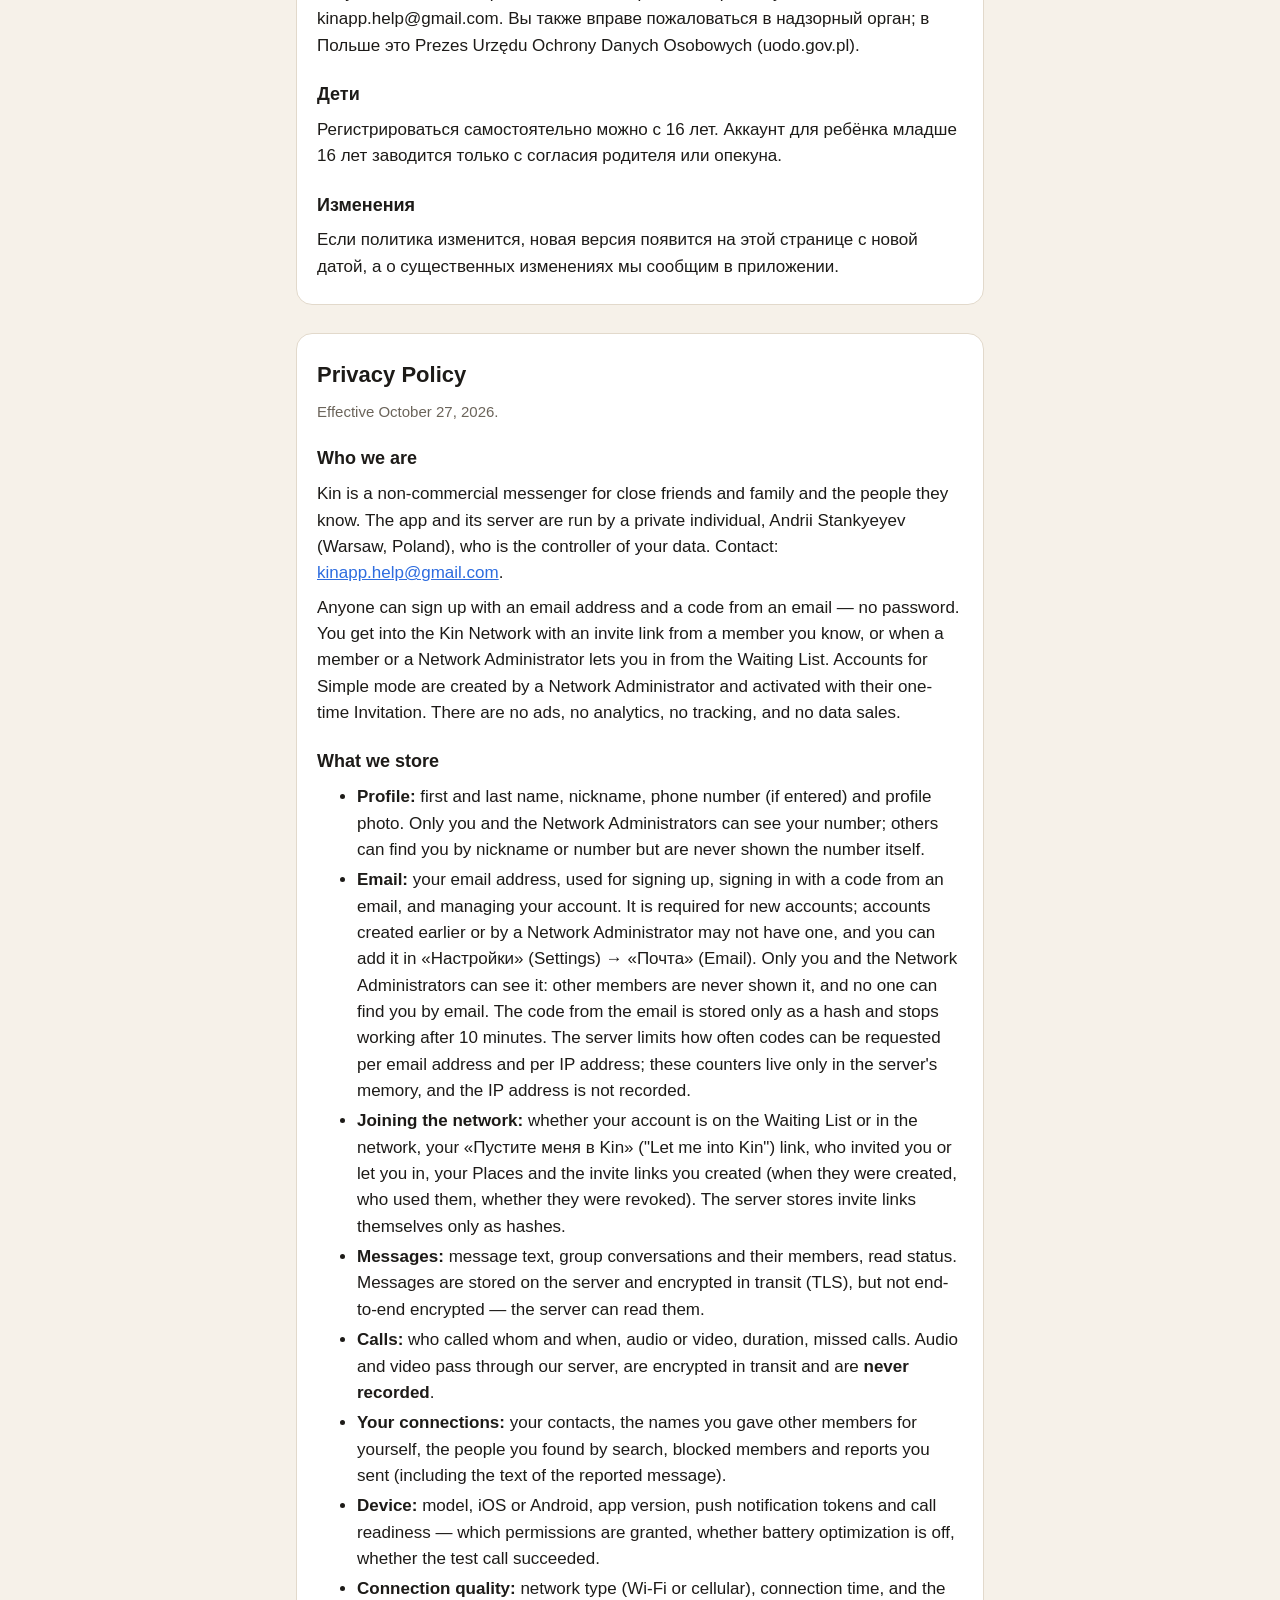
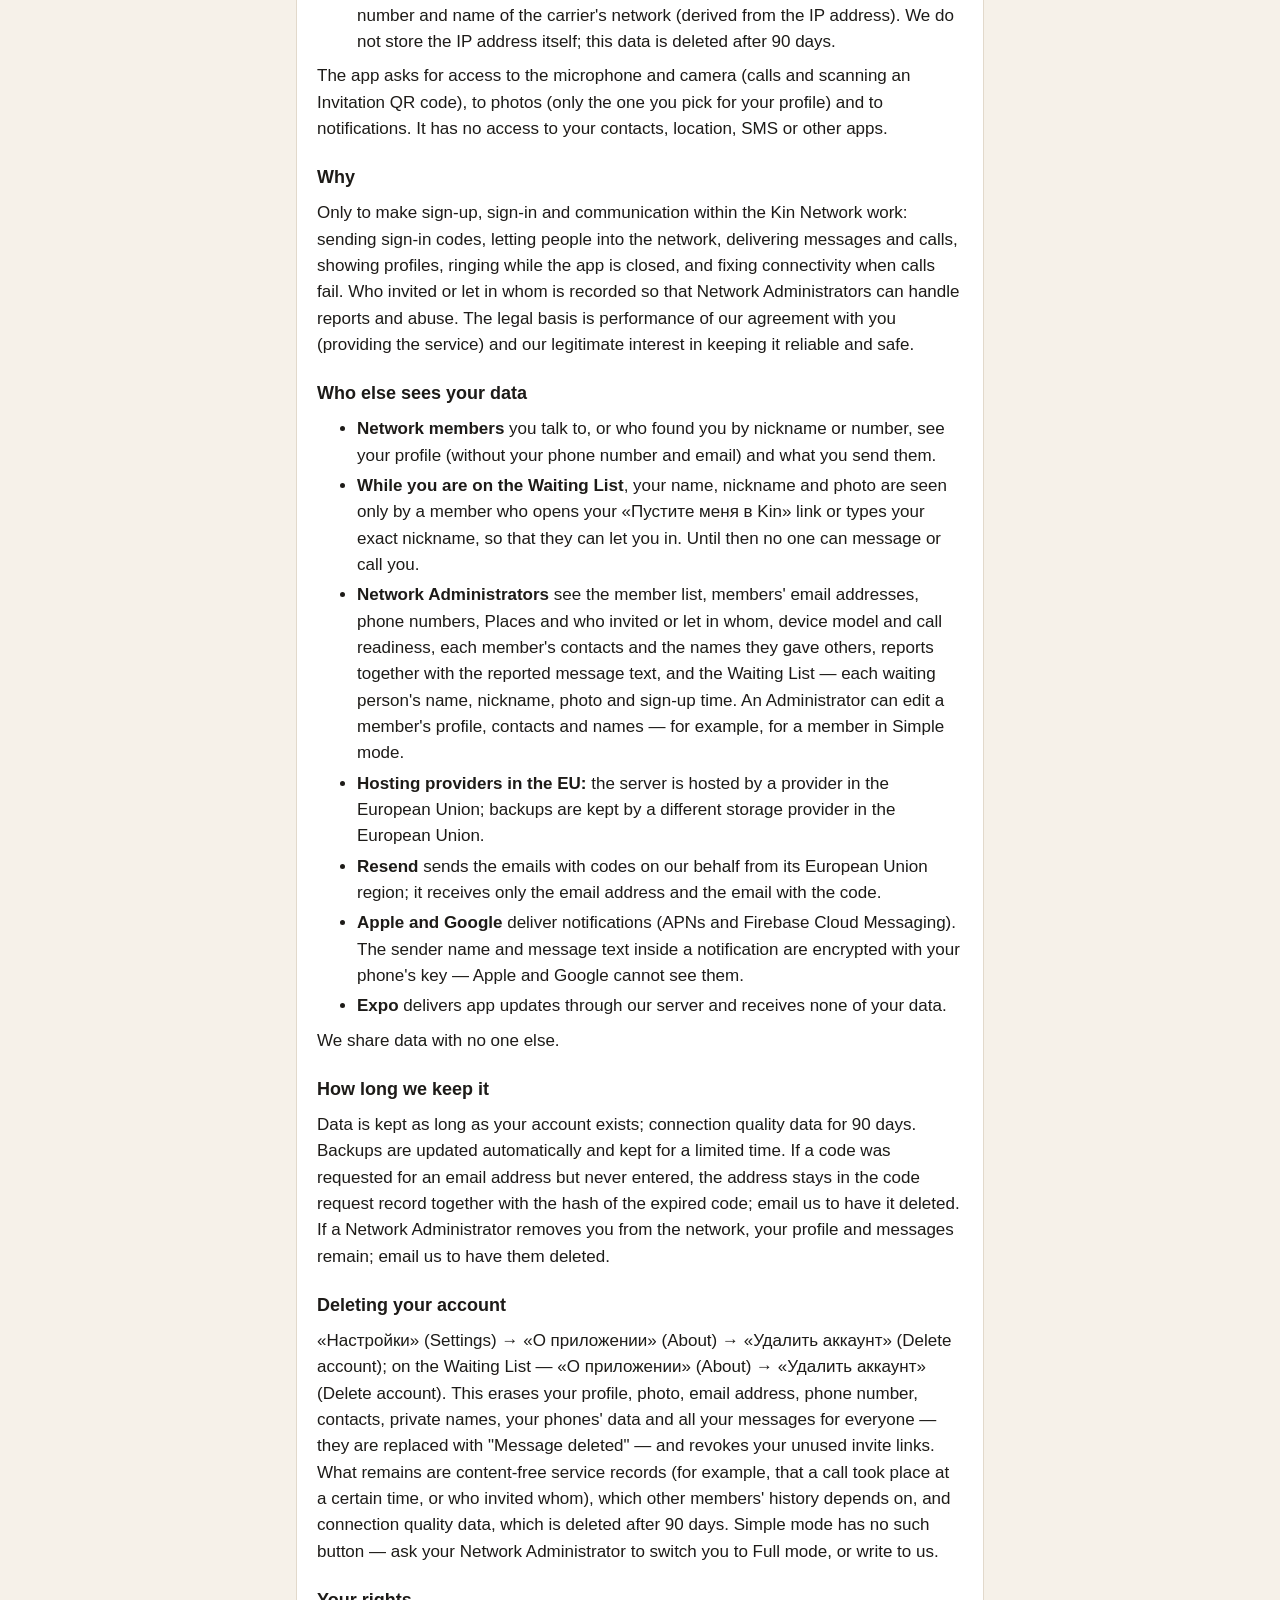
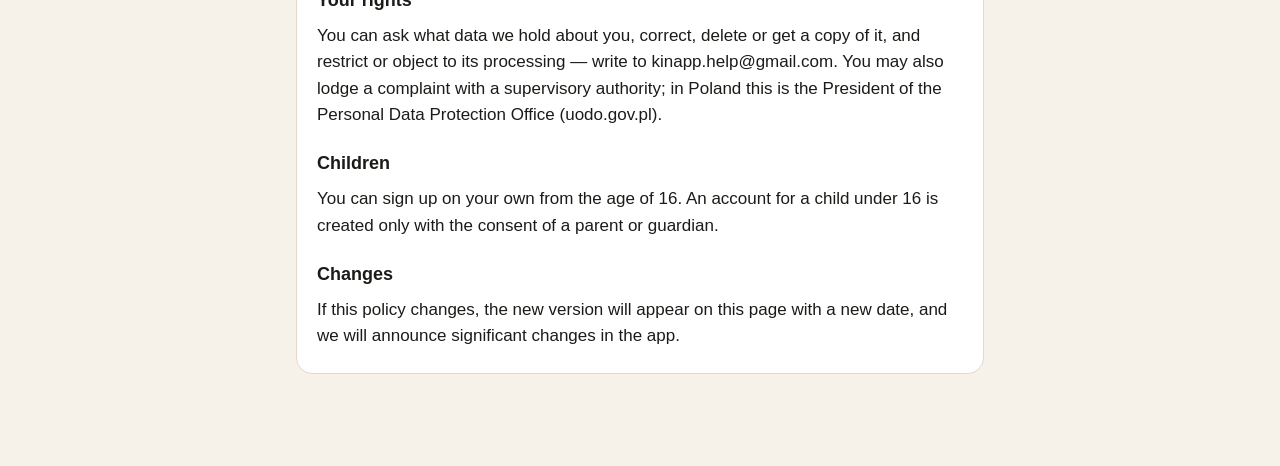
==== commit c0775637: "Обновление страниц Поддержки и Политики конфиденциальности" ====
--- a/privacy.html
+++ b/privacy.html
@@ -23,26 +23,41 @@
 
 			<section id="ru" lang="ru">
 				<h2>Политика конфиденциальности</h2>
-				<p class="muted">Действует с 29 сентября 2026 года.</p>
+				<p class="muted">Действует с 27 октября 2026 года.</p>
 
 				<h3>Кто мы</h3>
 				<p>
-					Kin — некоммерческий мессенджер для одной семьи и близких. Приложение и его сервер ведёт частное лицо —
+					Kin — некоммерческий мессенджер для близких и их знакомых. Приложение и его сервер ведёт частное лицо —
 					Andrii Stankyeyev (Варшава, Польша); он и отвечает за ваши данные. Написать: <a
 						href="mailto:kinapp.help@gmail.com"
 						>kinapp.help@gmail.com</a
 					>.
 				</p>
 				<p>
-					Открытой регистрации нет: аккаунт заводит Администратор Круга, а войти можно только по его Приглашению.
-					Рекламы, аналитики, трекинга и продажи данных нет.
+					Зарегистрироваться может любой — по адресу почты и коду из письма, без пароля. А в Сеть Kin попадают по
+					Приглашению в Kin от знакомого Участника или когда Участник или Администратор сети пускает из Листа ожидания.
+					Аккаунты для Простого режима заводит Администратор сети, и войти в них можно по его Приглашению. Рекламы,
+					аналитики, трекинга и продажи данных нет.
 				</p>
 
 				<h3>Какие данные мы храним</h3>
 				<ul>
 					<li>
 						<b>Профиль:</b> имя, фамилия, Ник, номер телефона (если его вписали) и фото профиля. Номер видят только вы
-						и Администраторы Круга; остальные находят вас по Нику или номеру, но сам номер им не показывается.
+						и Администраторы сети; остальные находят вас по Нику или номеру, но сам номер им не показывается.
+					</li>
+					<li>
+						<b>Почта:</b> адрес электронной почты — для регистрации, входа кодом из письма и управления аккаунтом. Для
+						новых аккаунтов он обязателен; у заведённых раньше или Администратором сети его может не быть — добавить
+						можно в «Настройки» → «Почта». Почту видят только вы и Администраторы сети: другим Участникам она не
+						показывается, и по почте вас не найти. Код из письма хранится только в виде хэша и через 10 минут
+						перестаёт действовать. Частоту запросов кодов сервер ограничивает по почте и IP-адресу; эти счётчики живут
+						только в памяти сервера, IP-адрес не записывается.
+					</li>
+					<li>
+						<b>Вход в сеть:</b> где ваш аккаунт — в Листе ожидания или в сети, ваша ссылка «Пустите меня в Kin», кто
+						вас пригласил или пустил, ваши Места и Приглашения в Kin, которые вы выпустили (когда выпущены, кем
+						использованы, отозваны ли). Сами ссылки Приглашений в Kin сервер хранит только в виде хэша.
 					</li>
 					<li>
 						<b>Переписка:</b> тексты сообщений, групповые Беседы и их участники, отметки о прочтении. Сообщения
@@ -53,7 +68,7 @@
 						через наш сервер, зашифрованы при передаче и <b>нигде не записываются</b>.
 					</li>
 					<li>
-						<b>Ваш Круг:</b> ваши Контакты, Подписи, которыми вы подписали других, кого вы находили поиском,
+						<b>Ваши связи в сети:</b> ваши Контакты, Подписи, которыми вы подписали других, кого вы находили поиском,
 						заблокированные Участники и отправленные Жалобы (с текстом сообщения, на которое жалуетесь).
 					</li>
 					<li>
@@ -73,26 +88,40 @@
 
 				<h3>Зачем</h3>
 				<p>
-					Только чтобы работали переписка и звонки внутри Круга: доставлять сообщения и звонки, показывать профили,
-					звонить при закрытом приложении и чинить связь, когда звонки не проходят. Основание — исполнение договора с
-					вами (предоставление сервиса) и наш законный интерес в его надёжной работе.
+					Только чтобы работали регистрация, вход и общение внутри Сети Kin: присылать коды для входа, пускать в сеть,
+					доставлять сообщения и звонки, показывать профили, звонить при закрытом приложении и чинить связь, когда
+					звонки не проходят. Кто кого пригласил или пустил, записано, чтобы Администраторы сети могли разбирать
+					Жалобы и нарушения. Основание — исполнение договора с вами (предоставление сервиса) и наш законный интерес в
+					его надёжной и безопасной работе.
 				</p>
 
 				<h3>Кто ещё видит данные</h3>
 				<ul>
 					<li>
-						<b>Участники Круга</b> видят ваш профиль (без номера телефона) и то, что вы им пишете.
-					</li>
-					<li>
-						<b>Администраторы Круга</b> видят список Участников, номера телефонов, модель телефона и готовность к
-						звонкам, Контакты и Подписи каждого Участника, а также Жалобы вместе с текстом сообщения. Администратор
-						может поправить профиль Участника, его Контакты и Подписи — например, за Участника в Простом режиме.
+						<b>Участники сети</b>, с которыми вы общаетесь или которые нашли вас по Нику или номеру, видят ваш профиль
+						(без номера телефона и почты) и то, что вы им пишете.
+					</li>
+					<li>
+						<b>Пока вы в Листе ожидания</b>, ваши имя, фамилию, Ник и фото видит только Участник, который открыл вашу
+						ссылку «Пустите меня в Kin» или ввёл ваш Ник целиком, — чтобы пустить вас в Kin. Писать и звонить вам до
+						этого нельзя.
+					</li>
+					<li>
+						<b>Администраторы сети</b> видят список Участников, их почту, номера телефонов, Места и кто кого пригласил
+						или пустил, модель телефона и готовность к звонкам, Контакты и Подписи каждого Участника, Жалобы вместе с
+						текстом сообщения, а также Лист ожидания — имя, Ник, фото и время регистрации каждого ожидающего.
+						Администратор сети может поправить профиль Участника, его Контакты и Подписи — например, за Участника в
+						Простом режиме.
 					</li>
 					<li>
 						<b>Хостинг-провайдеры в ЕС:</b> сервер находится у хостинг-провайдера в Евросоюзе, резервные копии — у
 						другого провайдера хранилища в Евросоюзе.
 					</li>
 					<li>
+						<b>Resend</b> по нашему поручению отправляет письма с кодами из региона Евросоюза; он получает только адрес
+						почты и само письмо с кодом.
+					</li>
+					<li>
 						<b>Apple и Google</b> доставляют уведомления (APNs и Firebase Cloud Messaging). Имя отправителя и текст
 						сообщения в уведомлении зашифрованы ключом вашего телефона — Apple и Google их не видят.
 					</li>
@@ -105,16 +134,21 @@
 				<h3>Сколько храним</h3>
 				<p>
 					Данные хранятся, пока существует ваш аккаунт; данные о качестве связи — 90 дней. Резервные копии
-					обновляются автоматически и хранятся ограниченное время. Если Администратор исключил вас из Круга, профиль и
-					сообщения остаются; чтобы их удалить, напишите нам.
+					обновляются автоматически и хранятся ограниченное время. Если код на почту запросили, но так и не ввели,
+					адрес остаётся в записи о запросе кода вместе с хэшем уже недействительного кода; чтобы её удалить, напишите
+					нам. Если Администратор сети исключил вас из сети, профиль и сообщения остаются; чтобы их удалить, напишите
+					нам.
 				</p>
 
 				<h3 id="delete-account">Удаление аккаунта</h3>
 				<p>
-					«Настройки» → «О приложении» → «Удалить аккаунт». Стираются профиль, фото, номер телефона, Контакты, Подписи
-					и все ваши сообщения у всех собеседников — на их месте останется «Сообщение удалено». Остаются
-					служебные записи без содержания (например, что Звонок был в такое-то время), без которых не работает история у
-					собеседников, и данные о качестве связи — они удаляются через 90 дней. В Простом режиме кнопки нет — попросите Администратора включить Полный режим или напишите нам.
+					«Настройки» → «О приложении» → «Удалить аккаунт»; в Листе ожидания — «О приложении» → «Удалить аккаунт».
+					Стираются профиль, фото, почта, номер телефона, Контакты, Подписи, данные телефонов и все ваши сообщения у
+					всех собеседников — на их месте останется «Сообщение удалено»; ваши неиспользованные Приглашения в Kin
+					отзываются. Остаются служебные записи без содержания (например, что Звонок был в такое-то время или кто кого
+					пригласил в сеть), без которых не работает история у собеседников, и данные о качестве связи — они удаляются
+					через 90 дней. В Простом режиме кнопки нет — попросите Администратора сети включить Полный режим или напишите
+					нам.
 				</p>
 
 				<h3>Ваши права</h3>
@@ -125,7 +159,10 @@
 				</p>
 
 				<h3>Дети</h3>
-				<p>Аккаунт для ребёнка младше 16 лет заводится только с согласия родителя или опекуна.</p>
+				<p>
+					Регистрироваться самостоятельно можно с 16 лет. Аккаунт для ребёнка младше 16 лет заводится только с
+					согласия родителя или опекуна.
+				</p>
 
 				<h3>Изменения</h3>
 				<p>
@@ -136,27 +173,42 @@
 
 			<section id="en" lang="en">
 				<h2>Privacy Policy</h2>
-				<p class="muted">Effective September 29, 2026.</p>
+				<p class="muted">Effective October 27, 2026.</p>
 
 				<h3>Who we are</h3>
 				<p>
-					Kin is a non-commercial messenger for one family and close friends. The app and its server are run by a
-					private individual, Andrii Stankyeyev (Warsaw, Poland), who is the controller of your data. Contact: <a
-						href="mailto:kinapp.help@gmail.com"
-						>kinapp.help@gmail.com</a
-					>.
-				</p>
-				<p>
-					There is no public sign-up: accounts are created by the Circle's Administrator, and you can join only with
-					their Invitation. There are no ads, no analytics, no tracking, and no data sales.
+					Kin is a non-commercial messenger for close friends and family and the people they know. The app and its
+					server are run by a private individual, Andrii Stankyeyev (Warsaw, Poland), who is the controller of your
+					data. Contact: <a href="mailto:kinapp.help@gmail.com">kinapp.help@gmail.com</a>.
+				</p>
+				<p>
+					Anyone can sign up with an email address and a code from an email — no password. You get into the Kin
+					Network with an invite link from a member you know, or when a member or a Network Administrator lets you in
+					from the Waiting List. Accounts for Simple mode are created by a Network Administrator and activated with
+					their one-time Invitation. There are no ads, no analytics, no tracking, and no data sales.
 				</p>
 
 				<h3>What we store</h3>
 				<ul>
 					<li>
 						<b>Profile:</b> first and last name, nickname, phone number (if entered) and profile photo. Only you and the
-						Circle's Administrators can see your number; others can find you by nickname or number but are never shown
+						Network Administrators can see your number; others can find you by nickname or number but are never shown
 						the number itself.
+					</li>
+					<li>
+						<b>Email:</b> your email address, used for signing up, signing in with a code from an email, and managing
+						your account. It is required for new accounts; accounts created earlier or by a Network Administrator may
+						not have one, and you can add it in «Настройки» (Settings) → «Почта» (Email). Only you and the Network
+						Administrators can see it: other members are never shown it, and no one can find you by email. The code
+						from the email is stored only as a hash and stops working after 10 minutes. The server limits how often
+						codes can be requested per email address and per IP address; these counters live only in the server's
+						memory, and the IP address is not recorded.
+					</li>
+					<li>
+						<b>Joining the network:</b> whether your account is on the Waiting List or in the network, your «Пустите
+						меня в Kin» ("Let me into Kin") link, who invited you or let you in, your Places and the invite links you
+						created (when they were created, who used them, whether they were revoked). The server stores invite links
+						themselves only as hashes.
 					</li>
 					<li>
 						<b>Messages:</b> message text, group conversations and their members, read status. Messages are stored on
@@ -167,8 +219,8 @@
 						our server, are encrypted in transit and are <b>never recorded</b>.
 					</li>
 					<li>
-						<b>Your Circle:</b> your contacts, the names you gave other members for yourself, the people you found by
-						search, blocked members and reports you sent (including the text of the reported message).
+						<b>Your connections:</b> your contacts, the names you gave other members for yourself, the people you found
+						by search, blocked members and reports you sent (including the text of the reported message).
 					</li>
 					<li>
 						<b>Device:</b> model, iOS or Android, app version, push notification tokens and call readiness — which
@@ -188,22 +240,38 @@
 
 				<h3>Why</h3>
 				<p>
-					Only to make messaging and calls within the Circle work: delivering messages and calls, showing profiles,
-					ringing while the app is closed, and fixing connectivity when calls fail. The legal basis is performance of our
-					agreement with you (providing the service) and our legitimate interest in keeping it reliable.
+					Only to make sign-up, sign-in and communication within the Kin Network work: sending sign-in codes, letting
+					people into the network, delivering messages and calls, showing profiles, ringing while the app is closed,
+					and fixing connectivity when calls fail. Who invited or let in whom is recorded so that Network
+					Administrators can handle reports and abuse. The legal basis is performance of our agreement with you
+					(providing the service) and our legitimate interest in keeping it reliable and safe.
 				</p>
 
 				<h3>Who else sees your data</h3>
 				<ul>
-					<li><b>Circle members</b> see your profile (without your phone number) and what you send them.</li>
-					<li>
-						<b>Circle Administrators</b> see the member list, phone numbers, device model and call readiness, each
-						member's contacts and the names they gave others, and reports together with the reported message text. An
-						Administrator can edit a member's profile, contacts and names — for example, for a member in Simple mode.
+					<li>
+						<b>Network members</b> you talk to, or who found you by nickname or number, see your profile (without your
+						phone number and email) and what you send them.
+					</li>
+					<li>
+						<b>While you are on the Waiting List</b>, your name, nickname and photo are seen only by a member who opens
+						your «Пустите меня в Kin» link or types your exact nickname, so that they can let you in. Until then no one
+						can message or call you.
+					</li>
+					<li>
+						<b>Network Administrators</b> see the member list, members' email addresses, phone numbers, Places and who
+						invited or let in whom, device model and call readiness, each member's contacts and the names they gave
+						others, reports together with the reported message text, and the Waiting List — each waiting person's name,
+						nickname, photo and sign-up time. An Administrator can edit a member's profile, contacts and names — for
+						example, for a member in Simple mode.
 					</li>
 					<li>
 						<b>Hosting providers in the EU:</b> the server is hosted by a provider in the European Union; backups are
 						kept by a different storage provider in the European Union.
+					</li>
+					<li>
+						<b>Resend</b> sends the emails with codes on our behalf from its European Union region; it receives only the
+						email address and the email with the code.
 					</li>
 					<li>
 						<b>Apple and Google</b> deliver notifications (APNs and Firebase Cloud Messaging). The sender name and
@@ -216,17 +284,21 @@
 				<h3>How long we keep it</h3>
 				<p>
 					Data is kept as long as your account exists; connection quality data for 90 days. Backups are updated
-					automatically and kept for a limited time. If an Administrator removes you from the Circle, your profile and
-					messages remain; email us to have them deleted.
+					automatically and kept for a limited time. If a code was requested for an email address but never entered,
+					the address stays in the code request record together with the hash of the expired code; email us to have it
+					deleted. If a Network Administrator removes you from the network, your profile and messages remain; email us
+					to have them deleted.
 				</p>
 
 				<h3 id="delete-account-en">Deleting your account</h3>
 				<p>
-					«Настройки» (Settings) → «О приложении» (About) → «Удалить аккаунт» (Delete account). This erases your profile, photo, phone number, contacts, private names and
-					all your messages for everyone — they are replaced with "Message deleted". What remains are content-free service
-					records (for example, that a call took place at a certain time), which other members' history depends on, the
-					model and app version of your phones, and connection quality data, which is deleted after 90 days. Simple mode
-					has no such button — ask your Administrator to switch you to Full mode, or write to us.
+					«Настройки» (Settings) → «О приложении» (About) → «Удалить аккаунт» (Delete account); on the Waiting List —
+					«О приложении» (About) → «Удалить аккаунт» (Delete account). This erases your profile, photo, email address,
+					phone number, contacts, private names, your phones' data and all your messages for everyone — they are
+					replaced with "Message deleted" — and revokes your unused invite links. What remains are content-free service
+					records (for example, that a call took place at a certain time, or who invited whom), which other members'
+					history depends on, and connection quality data, which is deleted after 90 days. Simple mode has no such
+					button — ask your Network Administrator to switch you to Full mode, or write to us.
 				</p>
 
 				<h3>Your rights</h3>
@@ -237,7 +309,10 @@
 				</p>
 
 				<h3>Children</h3>
-				<p>An account for a child under 16 is created only with the consent of a parent or guardian.</p>
+				<p>
+					You can sign up on your own from the age of 16. An account for a child under 16 is created only with the
+					consent of a parent or guardian.
+				</p>
 
 				<h3>Changes</h3>
 				<p>
